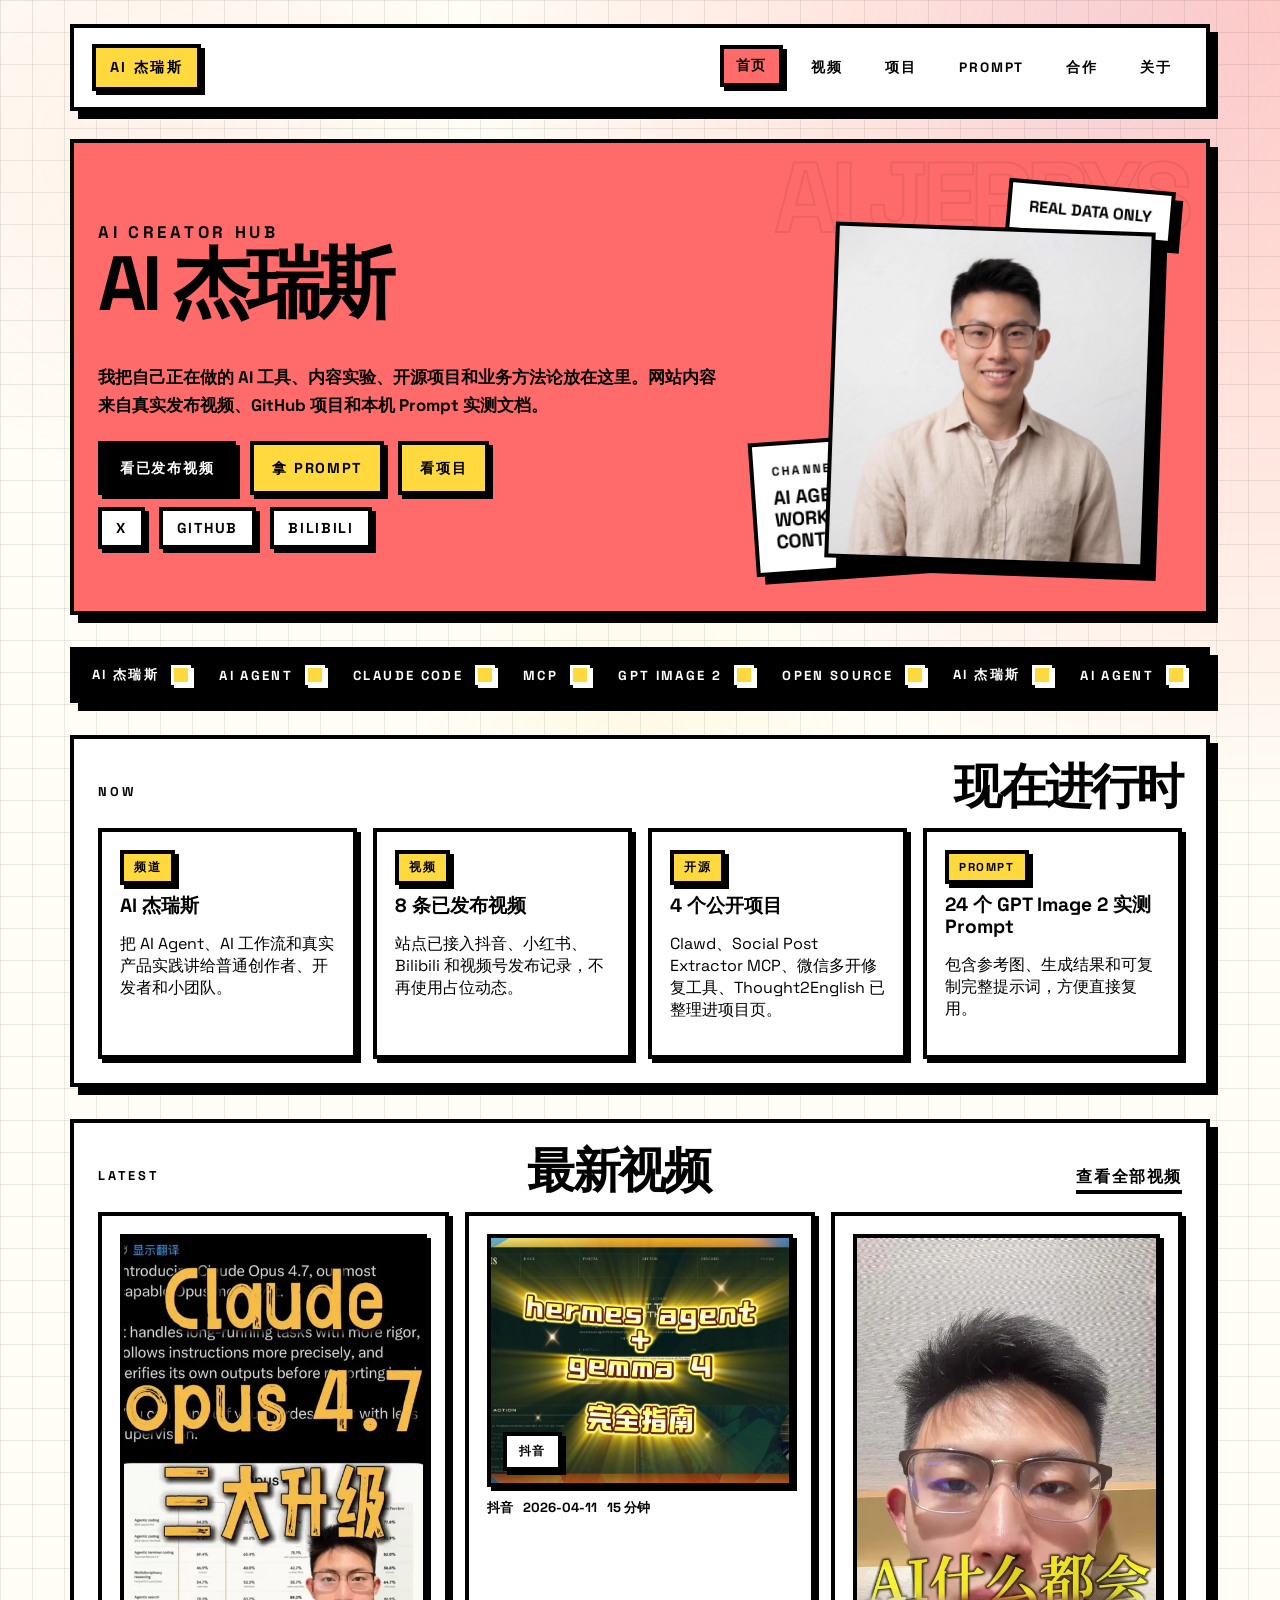
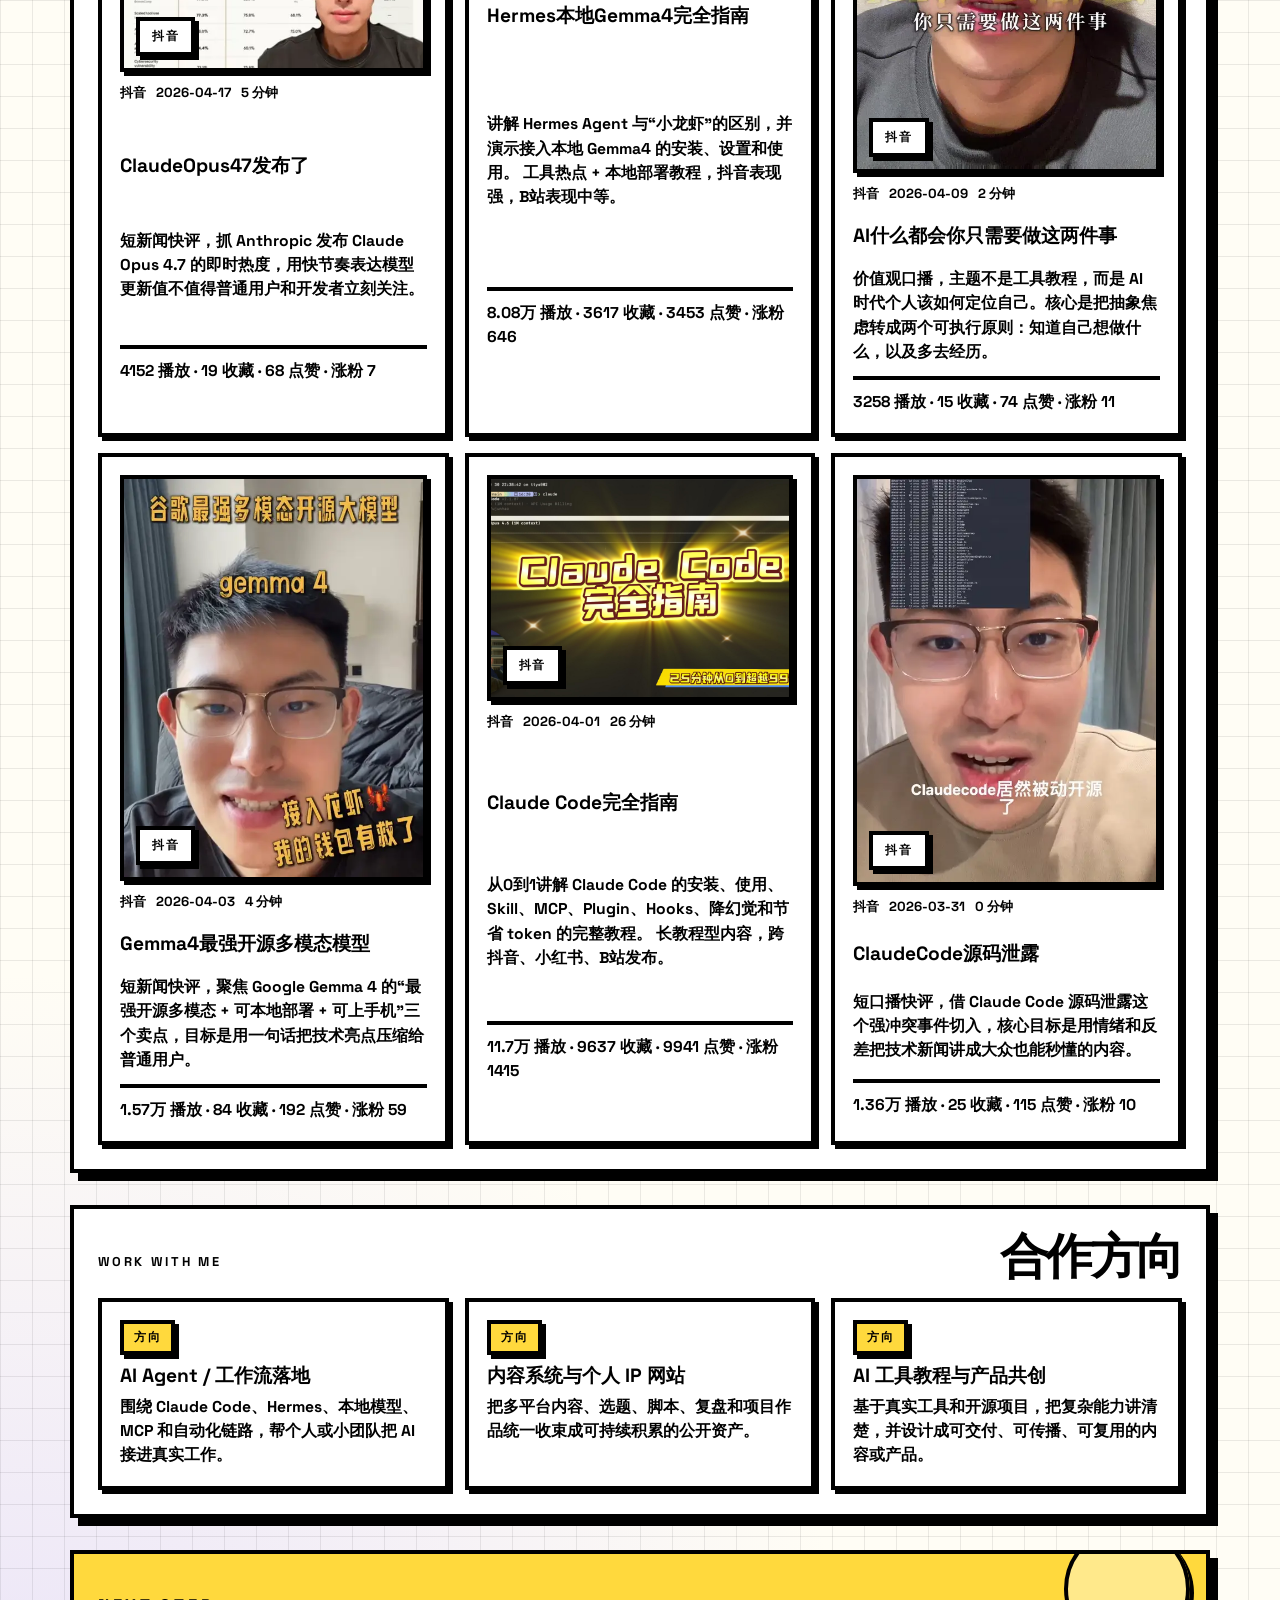
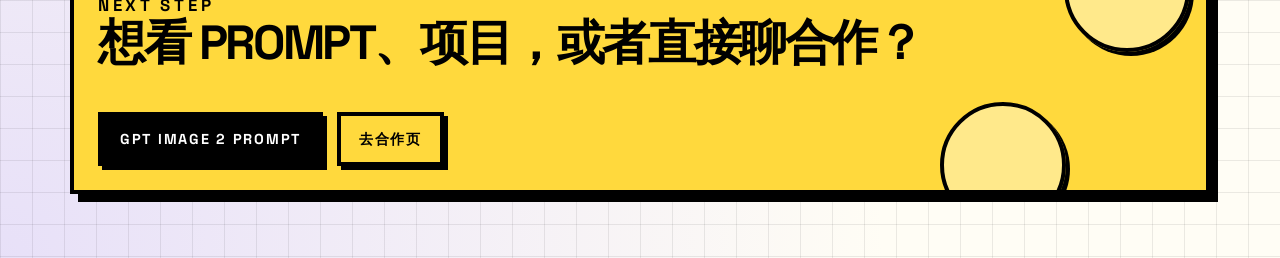
==== index.html @ b59d02dc "Build real AI Jerrys personal site" ====
<!DOCTYPE html>
<html lang="zh-CN">
  <head>
    <meta charset="UTF-8" />
    <meta name="viewport" content="width=device-width, initial-scale=1.0" />
    <title>AI 杰瑞斯 | 首页</title>
    <link
      rel="icon"
      href="data:image/svg+xml,%3Csvg xmlns='http://www.w3.org/2000/svg' viewBox='0 0 64 64'%3E%3Crect width='64' height='64' fill='%23FFD93D'/%3E%3Crect x='6' y='6' width='52' height='52' fill='none' stroke='%23000' stroke-width='6'/%3E%3Ctext x='32' y='41' text-anchor='middle' font-family='Arial' font-size='26' font-weight='700'%3EIP%3C/text%3E%3C/svg%3E"
    />
    <link rel="preconnect" href="https://fonts.googleapis.com" />
    <link rel="preconnect" href="https://fonts.gstatic.com" crossorigin />
    <link
      href="https://fonts.googleapis.com/css2?family=Space+Grotesk:wght@500;700;900&display=swap"
      rel="stylesheet"
    />
    <link rel="stylesheet" href="./assets/styles.css" />
  </head>
  <body data-page="home">
    <div class="page-shell">
      <header class="site-header" data-nav></header>
      <main class="page">
        <section class="hero-section panel panel-accent" data-echo="AI JERRYS">
          <div class="hero-copy">
            <p class="eyebrow">AI Creator Hub</p>
            <h1 class="hero-title hero-title--single" data-hero-typing>
              <span class="hero-title-prefix" data-hero-prefix data-text="AI 杰瑞斯"></span>
            </h1>
            <p class="hero-text" data-profile-intro>
              我把自己正在做的 AI 工具、内容实验、开源项目和业务方法论放在这里。
            </p>
            <div class="button-row">
              <a class="neo-button neo-button--black" href="./signals.html">看已发布视频</a>
              <a class="neo-button" href="./prompts.html">拿 Prompt</a>
              <a class="neo-button" href="./projects.html">看项目</a>
            </div>
            <div class="button-row profile-links" data-profile-links></div>
          </div>
          <aside class="hero-stack">
            <div class="sticker-card rotate-neg">
              <span>CHANNEL</span>
              <strong>AI AGENT / WORKFLOW / CONTENT</strong>
            </div>
            <div class="hero-badge rotate-pos">REAL DATA ONLY</div>
            <div class="hero-avatar">
              <img class="hero-illustration" src="./assets/jerrys-avatar.jpg" alt="AI 杰瑞斯头像" />
            </div>
          </aside>
        </section>

        <section class="marquee-band">
          <div class="marquee-track">
            <span>AI 杰瑞斯</span>
            <span>AI AGENT</span>
            <span>CLAUDE CODE</span>
            <span>MCP</span>
            <span>GPT IMAGE 2</span>
            <span>OPEN SOURCE</span>
            <span>AI 杰瑞斯</span>
            <span>AI AGENT</span>
            <span>CLAUDE CODE</span>
            <span>MCP</span>
            <span>GPT IMAGE 2</span>
            <span>OPEN SOURCE</span>
          </div>
        </section>

        <section class="section-block">
          <div class="section-head">
            <p class="eyebrow">Now</p>
            <h2>现在进行时</h2>
          </div>
          <div class="now-grid" data-now-grid></div>
        </section>

        <section class="section-block">
          <div class="section-head">
            <p class="eyebrow">Latest</p>
            <h2>最新视频</h2>
            <a class="inline-link" href="./signals.html">查看全部视频</a>
          </div>
          <div class="mixed-feed" data-latest-feed></div>
        </section>

        <section class="section-block">
          <div class="section-head">
            <p class="eyebrow">Work With Me</p>
            <h2>合作方向</h2>
          </div>
          <div class="service-grid" data-service-grid></div>
        </section>

        <section class="cta-panel panel panel-secondary">
          <div>
            <p class="eyebrow">Next Step</p>
            <h2>想看 Prompt、项目，或者直接聊合作？</h2>
          </div>
          <div class="button-row">
            <a class="neo-button neo-button--black" href="./prompts.html">GPT Image 2 Prompt</a>
            <a class="neo-button" href="./work-with-me.html">去合作页</a>
          </div>
        </section>
      </main>
    </div>
    <script type="module" src="./assets/app.js?v=20260429"></script>
  </body>
</html>
---- assets/styles.css ----
:root {
  --bg: #fffdf5;
  --ink: #000000;
  --accent: #ff6b6b;
  --secondary: #ffd93d;
  --muted: #c4b5fd;
  --white: #ffffff;
  --shadow-sm: 4px 4px 0 0 #000;
  --shadow-md: 8px 8px 0 0 #000;
  --shadow-lg: 12px 12px 0 0 #000;
  --max: 1180px;
}

* {
  box-sizing: border-box;
}

html {
  scroll-behavior: smooth;
}

body {
  margin: 0;
  background:
    linear-gradient(to right, rgba(0, 0, 0, 0.08) 1px, transparent 1px),
    linear-gradient(to bottom, rgba(0, 0, 0, 0.08) 1px, transparent 1px),
    radial-gradient(circle at top right, rgba(255, 107, 107, 0.35), transparent 22%),
    radial-gradient(circle at bottom left, rgba(196, 181, 253, 0.4), transparent 24%),
    var(--bg);
  background-size: 32px 32px, 32px 32px, auto, auto, auto;
  color: var(--ink);
  font-family: "Space Grotesk", sans-serif;
  position: relative;
}

body::before {
  content: "";
  position: fixed;
  inset: -10%;
  background:
    radial-gradient(circle at 18% 22%, rgba(255, 107, 107, 0.08), transparent 22%),
    radial-gradient(circle at 80% 14%, rgba(196, 181, 253, 0.12), transparent 18%),
    radial-gradient(circle at 50% 80%, rgba(255, 217, 61, 0.09), transparent 20%);
  pointer-events: none;
  animation: field-shift 18s ease-in-out infinite;
  z-index: 0;
}

a {
  color: inherit;
  text-decoration: none;
}

img {
  max-width: 100%;
}

.page-shell {
  min-height: 100vh;
  position: relative;
  z-index: 1;
}

.site-header {
  max-width: var(--max);
  margin: 0 auto;
  padding: 24px 20px 0;
}

@keyframes float-drift {
  0%,
  100% {
    transform: translate3d(0, 0, 0);
  }

  50% {
    transform: translate3d(0, -12px, 0);
  }
}

@keyframes float-drift-wide {
  0%,
  100% {
    transform: translate3d(0, 0, 0) rotate(0deg);
  }

  50% {
    transform: translate3d(10px, -14px, 0) rotate(4deg);
  }
}

@keyframes tilt-pos {
  0%,
  100% {
    transform: rotate(5deg) translate3d(0, 0, 0);
  }

  50% {
    transform: rotate(8deg) translate3d(2px, -8px, 0);
  }
}

@keyframes tilt-neg {
  0%,
  100% {
    transform: rotate(-4deg) translate3d(0, 0, 0);
  }

  50% {
    transform: rotate(-6deg) translate3d(-3px, -10px, 0);
  }
}

@keyframes pulse-hop {
  0%,
  100% {
    transform: translate3d(0, 0, 0);
    box-shadow: var(--shadow-sm);
  }

  50% {
    transform: translate3d(-2px, -4px, 0);
    box-shadow: var(--shadow-md);
  }
}

@keyframes subtle-rock {
  0%,
  100% {
    transform: rotate(0deg);
  }

  50% {
    transform: rotate(-2deg);
  }
}

@keyframes field-shift {
  0%,
  100% {
    transform: translate3d(0, 0, 0) scale(1);
  }

  50% {
    transform: translate3d(0, -16px, 0) scale(1.03);
  }
}

@keyframes halo-breathe {
  0%,
  100% {
    box-shadow: var(--shadow-sm);
    transform: translate3d(0, 0, 0);
  }

  50% {
    box-shadow: var(--shadow-md);
    transform: translate3d(-2px, -4px, 0);
  }
}

@keyframes motion-drift-random {
  0%,
  100% {
    transform: translate3d(0, 0, 0) rotate(var(--motion-base-rotate, 0deg)) scale(1);
  }

  50% {
    transform: translate3d(var(--motion-x, 8px), var(--motion-y, -12px), 0)
      rotate(calc(var(--motion-base-rotate, 0deg) + var(--motion-rotate-delta, 2deg)))
      scale(var(--motion-scale, 1.02));
  }
}

@keyframes motion-sway-random {
  0%,
  100% {
    transform: translate3d(0, 0, 0) rotate(var(--motion-base-rotate, 0deg));
  }

  25% {
    transform: translate3d(calc(var(--motion-x, 8px) * 0.45), calc(var(--motion-y, -12px) * 0.35), 0)
      rotate(calc(var(--motion-base-rotate, 0deg) + var(--motion-rotate-delta, 2deg)));
  }

  75% {
    transform: translate3d(calc(var(--motion-x, 8px) * -0.35), calc(var(--motion-y, -12px) * -0.22), 0)
      rotate(calc(var(--motion-base-rotate, 0deg) - var(--motion-rotate-delta, 2deg)));
  }
}

@keyframes motion-pulse-random {
  0%,
  100% {
    transform: translate3d(0, 0, 0) scale(1) rotate(var(--motion-base-rotate, 0deg));
    box-shadow: var(--shadow-sm);
  }

  50% {
    transform: translate3d(calc(var(--motion-x, 8px) * 0.22), calc(var(--motion-y, -12px) * 0.2), 0)
      scale(var(--motion-scale, 1.03))
      rotate(calc(var(--motion-base-rotate, 0deg) + var(--motion-rotate-delta, 2deg)));
    box-shadow: var(--shadow-md);
  }
}

@keyframes ticker {
  0% {
    transform: translateX(0);
  }

  100% {
    transform: translateX(-50%);
  }
}

.nav-bar {
  display: flex;
  align-items: center;
  justify-content: space-between;
  gap: 20px;
  border: 4px solid var(--ink);
  background: var(--white);
  box-shadow: var(--shadow-md);
  padding: 16px 18px;
}

.nav-brand {
  border: 4px solid var(--ink);
  background: var(--secondary);
  box-shadow: var(--shadow-sm);
  padding: 10px 14px;
  font-size: 0.9rem;
  font-weight: 900;
  letter-spacing: 0.16em;
  text-transform: uppercase;
  animation: float-drift 7.5s ease-in-out infinite;
}

.nav-links {
  display: flex;
  flex-wrap: wrap;
  gap: 10px;
}

.nav-link {
  border: 4px solid transparent;
  padding: 8px 12px;
  font-size: 0.85rem;
  font-weight: 700;
  letter-spacing: 0.14em;
  text-transform: uppercase;
  transition: transform 0.15s linear, background-color 0.15s linear, border-color 0.15s linear, box-shadow 0.15s linear;
}

.nav-link:hover,
.nav-link.is-active {
  background: var(--accent);
  border-color: var(--ink);
  box-shadow: var(--shadow-sm);
  transform: translate(-2px, -2px);
}

.page {
  max-width: var(--max);
  margin: 0 auto;
  padding: 28px 20px 64px;
  display: grid;
  gap: 32px;
}

.panel,
.section-block,
.platform-section {
  border: 4px solid var(--ink);
  background: var(--white);
  box-shadow: var(--shadow-md);
}

.panel {
  padding: 24px;
  position: relative;
}

.hero-section,
.page-intro,
.section-block {
  isolation: isolate;
  position: relative;
}

[data-echo]::before {
  content: attr(data-echo);
  position: absolute;
  right: 20px;
  top: 12px;
  font-size: clamp(3.1rem, 9vw, 6.2rem);
  line-height: 0.86;
  font-weight: 900;
  letter-spacing: -0.07em;
  text-transform: uppercase;
  color: transparent;
  -webkit-text-stroke: 2px rgba(0, 0, 0, 0.1);
  opacity: 0.75;
  pointer-events: none;
  z-index: 0;
}

[data-echo] > * {
  position: relative;
  z-index: 1;
}

.panel-accent {
  background: var(--accent);
}

.panel-secondary {
  background: var(--secondary);
}

.panel-muted {
  background: var(--muted);
}

.panel-black {
  background: var(--ink);
  color: var(--white);
  box-shadow: 12px 12px 0 0 #fff;
}

.hero-section {
  display: grid;
  grid-template-columns: 1.25fr 0.85fr;
  gap: 22px;
  align-items: center;
  overflow: hidden;
}

.hero-copy h1,
.page-intro h1 {
  margin: 0;
  font-size: clamp(2.35rem, 6vw, 5rem);
  line-height: 0.98;
  font-weight: 900;
  text-transform: uppercase;
  letter-spacing: -0.06em;
}

.hero-title {
  min-height: 2em;
}

.hero-title--single {
  min-height: 1.35em;
}

.hero-title-prefix {
  display: inline-block;
  min-height: 1em;
  transition: opacity 0.28s ease-out;
}

.hero-title-break {
  display: block;
  height: 0.08em;
}

.hero-title--single .hero-title-break {
  display: none;
}

.hero-title-prefix::after {
  content: "";
  display: inline-block;
  width: 0.08em;
  height: 0.88em;
  margin-left: 0.08em;
  background: currentColor;
  vertical-align: -0.06em;
  opacity: 0;
}

.hero-title.is-typing .hero-title-prefix::after {
  opacity: 1;
  animation: hero-caret-blink 0.9s steps(1) infinite;
}

.hero-title.is-resetting .hero-title-prefix {
  opacity: 0;
}

.sticker {
  display: inline-block;
  border: 4px solid var(--ink);
  background: var(--secondary);
  box-shadow: var(--shadow-sm);
  padding: 0.1em 0.3em;
  transform: rotate(-3deg);
}

.hero-title-sticker {
  transform-origin: left center;
  transition: opacity 0.28s ease-out, transform 0.28s ease-out;
}

.hero-title-sticker.is-hidden {
  opacity: 0;
  transform: translateY(10px) rotate(-5deg) scale(0.96);
}

.hero-title-sticker.is-visible {
  opacity: 1;
  transform: translateY(0) rotate(-3deg) scale(1);
}

.hero-title-sticker.is-stamping {
  animation: hero-stamp-in 0.72s cubic-bezier(0.18, 0.9, 0.2, 1.18) both;
}

.hero-text,
.page-intro p,
.about-copy,
.panel p {
  margin: 14px 0 0;
  font-size: 1.05rem;
  line-height: 1.65;
  font-weight: 700;
  max-width: 66ch;
}

.eyebrow {
  margin: 0 0 10px;
  font-size: 0.8rem;
  font-weight: 900;
  letter-spacing: 0.22em;
  text-transform: uppercase;
}

.button-row {
  display: flex;
  flex-wrap: wrap;
  gap: 14px;
  margin-top: 22px;
}

.neo-button {
  display: inline-flex;
  align-items: center;
  justify-content: center;
  min-height: 54px;
  border: 4px solid var(--ink);
  background: var(--secondary);
  box-shadow: var(--shadow-sm);
  padding: 0 18px;
  font-size: 0.9rem;
  font-weight: 900;
  letter-spacing: 0.12em;
  text-transform: uppercase;
  transition: transform 0.15s linear, box-shadow 0.15s linear;
}

.neo-button:hover {
  transform: translate(-2px, -2px);
}

.neo-button:active {
  transform: translate(4px, 4px);
  box-shadow: none;
}

.neo-button--black {
  background: var(--ink);
  color: var(--white);
}

.hero-stack {
  position: relative;
  min-height: 420px;
}

.hero-avatar {
  position: absolute;
  inset: 60px 32px 0 auto;
  width: min(100%, 320px);
  aspect-ratio: 1 / 1.05;
  border: 4px solid var(--ink);
  background: var(--white);
  box-shadow: var(--shadow-lg);
  transform: rotate(2deg);
  overflow: hidden;
  --motion-base-rotate: 2deg;
}

.hero-illustration {
  display: block;
  width: 100%;
  height: 100%;
  object-fit: cover;
  object-position: 50% 18%;
}

.hero-badge,
.sticker-card {
  position: absolute;
  border: 4px solid var(--ink);
  box-shadow: var(--shadow-md);
  font-weight: 900;
  text-transform: uppercase;
}

.hero-badge {
  right: 8px;
  top: 18px;
  background: var(--white);
  padding: 12px 18px;
}

.sticker-card {
  left: 0;
  bottom: 18px;
  background: var(--white);
  padding: 18px;
  max-width: 240px;
}

.sticker-card span {
  display: block;
  margin-bottom: 8px;
  font-size: 0.76rem;
  letter-spacing: 0.18em;
}

.sticker-card strong {
  display: block;
  font-size: 1.2rem;
  line-height: 1.15;
}

.rotate-neg {
  transform: rotate(-4deg);
  --motion-base-rotate: -4deg;
}

.rotate-pos {
  transform: rotate(5deg);
  --motion-base-rotate: 5deg;
}

.marquee-band {
  border: 4px solid var(--ink);
  background: var(--ink);
  box-shadow: var(--shadow-md);
  overflow: hidden;
  padding: 0;
}

.marquee-track {
  display: flex;
  width: max-content;
  gap: 28px;
  padding: 14px 18px;
  color: var(--white);
  font-size: 0.82rem;
  font-weight: 900;
  letter-spacing: 0.18em;
  text-transform: uppercase;
  animation: ticker 24s linear infinite;
}

.marquee-track span {
  display: inline-flex;
  align-items: center;
  gap: 12px;
}

.marquee-track span::after {
  content: "";
  width: 14px;
  height: 14px;
  border: 3px solid var(--white);
  background: var(--secondary);
  box-shadow: 3px 3px 0 0 #fff;
}

.section-block {
  padding: 24px;
}

.section-head {
  display: flex;
  align-items: end;
  justify-content: space-between;
  gap: 16px;
  flex-wrap: wrap;
  margin-bottom: 18px;
}

.section-head .eyebrow {
  transform-origin: left center;
}

.section-head h2,
.panel h2,
.cta-panel h2 {
  margin: 0;
  font-size: clamp(1.8rem, 4vw, 3rem);
  line-height: 0.98;
  font-weight: 900;
  text-transform: uppercase;
  letter-spacing: -0.05em;
}

.inline-link {
  border-bottom: 4px solid var(--ink);
  font-weight: 900;
  text-transform: uppercase;
  letter-spacing: 0.1em;
  padding-bottom: 2px;
}

.now-grid,
.service-grid,
.mixed-feed,
.two-column,
.platform-stack {
  display: grid;
  gap: 16px;
}

.now-grid {
  grid-template-columns: repeat(4, minmax(0, 1fr));
}

.now-card,
.mixed-card,
.service-card,
.process-card {
  border: 4px solid var(--ink);
  background: var(--white);
  box-shadow: var(--shadow-sm);
  padding: 18px;
  transition: transform 0.18s linear, box-shadow 0.18s linear;
}

.now-card:hover,
.mixed-card:hover,
.service-card:hover,
.platform-card:hover,
.jump-chip:hover {
  transform: translate(-3px, -3px);
  box-shadow: var(--shadow-md);
}

.now-card h3,
.service-card h3,
.platform-card h3,
.mixed-card h3 {
  margin: 10px 0 8px;
  font-size: 1.2rem;
  line-height: 1.15;
  font-weight: 900;
}

.meta-pill {
  display: inline-flex;
  align-items: center;
  border: 4px solid var(--ink);
  background: var(--secondary);
  box-shadow: var(--shadow-sm);
  padding: 6px 10px;
  font-size: 0.72rem;
  font-weight: 900;
  letter-spacing: 0.14em;
  text-transform: uppercase;
}

.mixed-feed {
  grid-template-columns: repeat(3, minmax(0, 1fr));
}

.mixed-card {
  display: grid;
  gap: 12px;
}

.profile-links {
  margin-top: 12px;
}

.profile-links .neo-button {
  min-height: 42px;
  padding: 0 14px;
  background: var(--white);
}

.cover {
  border: 4px solid var(--ink);
  min-height: 180px;
  box-shadow: var(--shadow-sm);
  padding: 16px;
  display: flex;
  align-items: end;
  justify-content: space-between;
  gap: 10px;
  background:
    radial-gradient(circle at 15% 20%, rgba(255, 255, 255, 0.65), transparent 28%),
    linear-gradient(135deg, var(--platform-bg, var(--muted)), var(--white));
}

.cover--image {
  position: relative;
  overflow: hidden;
  padding: 0;
  background: var(--white);
}

.cover--image img {
  width: 100%;
  height: 100%;
  min-height: 180px;
  display: block;
  object-fit: cover;
}

.cover--image .cover-tag {
  position: absolute;
  left: 12px;
  bottom: 12px;
}

.cover-tag {
  border: 4px solid var(--ink);
  background: var(--white);
  box-shadow: var(--shadow-sm);
  padding: 8px 12px;
  font-size: 0.72rem;
  font-weight: 900;
  letter-spacing: 0.14em;
  text-transform: uppercase;
}

.cover-mark {
  font-size: 1.8rem;
  font-weight: 900;
  text-transform: uppercase;
}

.card-meta {
  display: flex;
  flex-wrap: wrap;
  gap: 10px;
  font-size: 0.83rem;
  font-weight: 700;
  text-transform: uppercase;
}

.service-grid {
  grid-template-columns: repeat(3, minmax(0, 1fr));
}

.service-grid--full {
  grid-template-columns: repeat(3, minmax(0, 1fr));
}

.service-card p,
.mixed-card p,
.platform-card p {
  margin: 0;
  font-size: 0.98rem;
  line-height: 1.55;
  font-weight: 700;
}

.metric-line {
  border-top: 4px solid var(--ink);
  padding-top: 10px;
}

.muted-line {
  color: rgba(0, 0, 0, 0.7);
}

.cta-panel {
  display: flex;
  align-items: center;
  justify-content: space-between;
  gap: 24px;
  flex-wrap: wrap;
  position: relative;
  overflow: hidden;
}

.cta-panel::before,
.cta-panel::after {
  content: "";
  position: absolute;
  width: 118px;
  aspect-ratio: 1;
  border: 4px solid var(--ink);
  border-radius: 999px;
  background: rgba(255, 255, 255, 0.4);
  box-shadow: var(--shadow-sm);
  pointer-events: none;
  animation: float-drift 8.8s ease-in-out infinite;
}

.cta-panel::before {
  right: 16px;
  top: -28px;
}

.cta-panel::after {
  right: 140px;
  bottom: -38px;
  animation-delay: 1.4s;
}

.cta-panel .neo-button:last-child {
  animation: halo-breathe 7.2s ease-in-out infinite;
}

.page-intro {
  padding: 24px;
  overflow: hidden;
}

.page-intro::after {
  content: "";
  position: absolute;
  right: 18px;
  bottom: 18px;
  width: 140px;
  height: 140px;
  border: 4px solid var(--ink);
  border-radius: 999px;
  background: rgba(255, 255, 255, 0.25);
  box-shadow: var(--shadow-sm);
  opacity: 0.72;
  animation: float-drift-wide 12s ease-in-out infinite;
}

.ambient-cluster {
  position: absolute;
  top: 18px;
  right: 18px;
  width: 180px;
  height: 120px;
  pointer-events: none;
}

.ambient-chip {
  position: absolute;
  top: 0;
  right: 0;
  display: inline-flex;
  align-items: center;
  border: 4px solid var(--ink);
  background: var(--white);
  box-shadow: var(--shadow-sm);
  width: 18px;
  height: 18px;
  padding: 0;
  justify-content: center;
  font-size: 0;
  font-weight: 900;
  letter-spacing: 0.14em;
  text-transform: uppercase;
  animation: halo-breathe 7.8s ease-in-out infinite;
}

.ambient-chip--small {
  transform: rotate(6deg);
  --motion-base-rotate: 6deg;
}

.ambient-orb {
  position: absolute;
  border: 4px solid var(--ink);
  border-radius: 999px;
  box-shadow: var(--shadow-sm);
}

.ambient-orb--violet {
  left: 18px;
  top: 18px;
  width: 46px;
  height: 46px;
  background: var(--muted);
  animation: float-drift 10.5s ease-in-out infinite 0.5s;
}

.ambient-orb--cream {
  left: 72px;
  bottom: 8px;
  width: 28px;
  height: 28px;
  background: var(--bg);
  animation: float-drift-wide 12.4s ease-in-out infinite 0.8s;
}

.ambient-orb--yellow {
  left: 26px;
  top: 28px;
  width: 38px;
  height: 38px;
  background: var(--secondary);
  animation: float-drift 9.8s ease-in-out infinite 0.3s;
}

.ambient-orb--white {
  left: 84px;
  bottom: 10px;
  width: 26px;
  height: 26px;
  background: var(--white);
  animation: float-drift-wide 13s ease-in-out infinite 0.6s;
}

.platform-jump {
  display: flex;
  flex-wrap: wrap;
  gap: 12px;
}

.jump-chip {
  border: 4px solid var(--ink);
  box-shadow: var(--shadow-sm);
  background: var(--white);
  padding: 10px 14px;
  font-size: 0.82rem;
  font-weight: 900;
  letter-spacing: 0.12em;
  text-transform: uppercase;
  transition: transform 0.15s linear, box-shadow 0.15s linear;
}

.platform-count {
  border: 4px solid var(--ink);
  background: var(--secondary);
  box-shadow: var(--shadow-sm);
  padding: 10px 14px;
  font-size: 0.82rem;
  font-weight: 900;
  letter-spacing: 0.12em;
  text-transform: uppercase;
}

.platform-stack {
  gap: 26px;
}

.platform-section {
  padding: 20px;
}

.platform-head {
  display: flex;
  align-items: center;
  justify-content: space-between;
  gap: 14px;
  flex-wrap: wrap;
  margin-bottom: 16px;
}

.platform-head h2 {
  margin: 0;
  font-size: clamp(1.6rem, 3.6vw, 2.6rem);
  font-weight: 900;
  text-transform: uppercase;
}

.platform-head .eyebrow {
  display: inline-flex;
  align-items: center;
  gap: 8px;
}

.platform-head .eyebrow::after {
  content: "LIVE";
  display: inline-flex;
  align-items: center;
  border: 4px solid var(--ink);
  background: var(--secondary);
  box-shadow: var(--shadow-sm);
  padding: 4px 8px;
  font-size: 0.62rem;
  line-height: 1;
}

.platform-rail {
  display: grid;
  grid-auto-flow: column;
  grid-auto-columns: minmax(260px, 320px);
  gap: 18px;
  overflow-x: auto;
  padding-bottom: 10px;
  scrollbar-width: thin;
}

.platform-rail.is-auto-scrolling {
  scroll-behavior: auto;
}

.platform-card {
  border: 4px solid var(--ink);
  background: var(--white);
  box-shadow: var(--shadow-sm);
  padding: 14px;
  display: grid;
  gap: 12px;
  min-height: 360px;
  transition: transform 0.18s linear, box-shadow 0.18s linear;
}

.platform-card .cover {
  min-height: 200px;
}

.platform-card .cover--image img {
  min-height: 200px;
}

.about-profile,
.project-stack,
.prompt-stack {
  display: grid;
  gap: 24px;
}

.about-profile {
  grid-template-columns: minmax(0, 1.2fr) minmax(280px, 0.8fr);
}

.profile-photo {
  margin: 0;
}

.profile-photo img {
  display: block;
  width: 100%;
  aspect-ratio: 4 / 3;
  object-fit: cover;
  object-position: 50% 18%;
  border: 4px solid var(--ink);
  box-shadow: var(--shadow-sm);
  background: var(--white);
}

.profile-photo figcaption {
  margin-top: 12px;
  font-size: 0.9rem;
  font-weight: 900;
  letter-spacing: 0.08em;
  text-transform: uppercase;
}

.project-card {
  border: 4px solid var(--ink);
  background: var(--white);
  box-shadow: var(--shadow-md);
  display: grid;
  grid-template-columns: minmax(300px, 0.85fr) minmax(0, 1.15fr);
  gap: 0;
}

.project-media {
  border-right: 4px solid var(--ink);
  background: var(--secondary);
  min-height: 360px;
  padding: 18px;
  display: grid;
  gap: 14px;
  align-content: center;
}

.project-media img {
  width: 100%;
  border: 4px solid var(--ink);
  box-shadow: var(--shadow-sm);
  background: var(--white);
  object-fit: cover;
}

.project-media--screens img {
  aspect-ratio: 16 / 10;
}

.project-media--screens img:not(:first-child) {
  display: none;
}

.project-media--icons {
  grid-template-columns: repeat(3, minmax(0, 1fr));
  min-height: 260px;
}

.project-media--icons img {
  aspect-ratio: 1;
  padding: 8px;
  object-fit: contain;
}

.project-body {
  padding: 22px;
  display: grid;
  gap: 14px;
  align-content: center;
}

.project-body h3,
.prompt-body h3 {
  margin: 0;
  font-size: clamp(1.6rem, 3.2vw, 2.5rem);
  line-height: 0.98;
  font-weight: 900;
  letter-spacing: -0.04em;
}

.project-body p {
  margin: 0;
  font-size: 1.02rem;
  line-height: 1.6;
  font-weight: 700;
}

.feature-list {
  margin: 0;
  padding: 0;
  list-style: none;
  display: grid;
  grid-template-columns: repeat(2, minmax(0, 1fr));
  gap: 10px;
}

.feature-list li {
  border: 4px solid var(--ink);
  background: rgba(255, 217, 61, 0.4);
  box-shadow: var(--shadow-sm);
  padding: 10px 12px;
  font-size: 0.9rem;
  line-height: 1.35;
  font-weight: 800;
}

.prompt-stats {
  display: flex;
  flex-wrap: wrap;
  gap: 12px;
  margin-top: 18px;
}

.prompt-category {
  display: grid;
  gap: 18px;
}

.prompt-grid {
  display: grid;
  gap: 24px;
}

.prompt-card {
  border: 4px solid var(--ink);
  background: var(--white);
  box-shadow: var(--shadow-md);
  display: grid;
  grid-template-columns: minmax(0, 0.95fr) minmax(0, 1.05fr);
}

.prompt-compare {
  border-right: 4px solid var(--ink);
  background: var(--muted);
  padding: 16px;
  display: grid;
  grid-template-columns: repeat(2, minmax(0, 1fr));
  gap: 14px;
  align-content: start;
}

.prompt-compare figure {
  margin: 0;
  display: grid;
  gap: 8px;
}

.prompt-compare img {
  width: 100%;
  aspect-ratio: 3 / 4;
  object-fit: cover;
  object-position: top center;
  border: 4px solid var(--ink);
  background: var(--white);
  box-shadow: var(--shadow-sm);
}

.prompt-compare figcaption {
  justify-self: start;
  border: 4px solid var(--ink);
  background: var(--white);
  box-shadow: var(--shadow-sm);
  padding: 5px 9px;
  font-size: 0.72rem;
  font-weight: 900;
  letter-spacing: 0.14em;
  text-transform: uppercase;
}

.prompt-body {
  padding: 20px;
  display: grid;
  gap: 14px;
  align-content: start;
}

.prompt-body pre {
  margin: 0;
  max-height: 340px;
  overflow: auto;
  border: 4px solid var(--ink);
  background: #fffdf5;
  box-shadow: var(--shadow-sm);
  padding: 14px;
  white-space: pre-wrap;
  word-break: break-word;
  font-family: ui-monospace, SFMono-Regular, Menlo, Monaco, Consolas, "Liberation Mono", monospace;
  font-size: 0.85rem;
  line-height: 1.6;
  font-weight: 700;
}

.two-column {
  grid-template-columns: repeat(2, minmax(0, 1fr));
}

.checklist ul {
  margin: 18px 0 0;
  padding: 0;
  list-style: none;
  display: grid;
  gap: 12px;
}

.checklist li,
.flow-item,
.contact-item {
  border: 4px solid currentColor;
  box-shadow: var(--shadow-sm);
  padding: 14px 16px;
  font-weight: 700;
  background: rgba(255, 255, 255, 0.45);
}

.flow-list,
.contact-list {
  margin-top: 16px;
  display: grid;
  gap: 12px;
}

.contact-panel .contact-item {
  background: rgba(255, 255, 255, 0.08);
}

.contact-panel::before {
  content: "OPEN";
  position: absolute;
  top: -14px;
  right: 18px;
  border: 4px solid var(--white);
  background: var(--secondary);
  color: var(--ink);
  box-shadow: 4px 4px 0 0 #fff;
  padding: 8px 12px;
  font-size: 0.7rem;
  font-weight: 900;
  letter-spacing: 0.14em;
  text-transform: uppercase;
  animation: halo-breathe 7.4s ease-in-out infinite;
}

.placeholder-panel {
  min-height: 240px;
  display: grid;
  place-items: center;
  text-align: center;
  overflow: hidden;
}

.placeholder-panel::before,
.placeholder-panel::after {
  content: "";
  position: absolute;
  border: 4px solid var(--ink);
  box-shadow: var(--shadow-sm);
  animation: float-drift-wide 12.6s ease-in-out infinite;
}

.placeholder-panel::before {
  width: 86px;
  height: 86px;
  background: rgba(255, 255, 255, 0.45);
  top: 24px;
  left: 36px;
  transform: rotate(-12deg);
}

.placeholder-panel::after {
  width: 64px;
  height: 64px;
  border-radius: 999px;
  background: rgba(255, 217, 61, 0.4);
  right: 42px;
  bottom: 26px;
  animation-delay: 0.9s;
}

.motion-drift-random {
  animation: motion-drift-random var(--motion-duration, 11s) ease-in-out infinite;
  animation-delay: var(--motion-delay, 0s);
  will-change: transform;
}

.motion-sway-random {
  animation: motion-sway-random var(--motion-duration, 12s) ease-in-out infinite;
  animation-delay: var(--motion-delay, 0s);
  will-change: transform;
}

.motion-pulse-random {
  animation: motion-pulse-random var(--motion-duration, 8.4s) ease-in-out infinite;
  animation-delay: var(--motion-delay, 0s);
  will-change: transform;
}

@media (max-width: 980px) {
  .hero-section,
  .two-column,
  .about-profile,
  .project-card,
  .prompt-card {
    grid-template-columns: 1fr;
  }

  .project-media,
  .prompt-compare {
    border-right: 0;
    border-bottom: 4px solid var(--ink);
  }

  .hero-stack {
    min-height: 340px;
  }

  .now-grid,
  .mixed-feed,
  .service-grid,
  .service-grid--full {
    grid-template-columns: repeat(2, minmax(0, 1fr));
  }
}

@media (max-width: 720px) {
  .page,
  .site-header {
    padding-left: 14px;
    padding-right: 14px;
  }

  .nav-bar {
    align-items: start;
    flex-direction: column;
  }

  .now-grid,
  .mixed-feed,
  .service-grid,
  .service-grid--full {
    grid-template-columns: 1fr;
  }

  .platform-rail {
    grid-auto-columns: minmax(240px, 86vw);
  }

  .feature-list,
  .prompt-compare,
  .project-media--icons {
    grid-template-columns: 1fr;
  }

  .project-media {
    min-height: auto;
  }

  .prompt-body pre {
    max-height: 280px;
  }

  .ambient-cluster {
    width: 120px;
    height: 90px;
  }

  .hero-avatar {
    position: relative;
    inset: auto;
    width: 100%;
    max-width: none;
  }

  .sticker-card,
  .hero-badge {
    position: relative;
    inset: auto;
    margin-top: 14px;
  }
}

@media (prefers-reduced-motion: reduce) {
  *,
  *::before,
  *::after {
    animation: none !important;
    scroll-behavior: auto !important;
    transition: none !important;
  }

  .platform-rail {
    scroll-behavior: auto !important;
  }

  body::before {
    animation: none !important;
  }
}

@keyframes hero-caret-blink {
  0%,
  48% {
    opacity: 1;
  }

  49%,
  100% {
    opacity: 0;
  }
}

@keyframes hero-stamp-in {
  0% {
    opacity: 0;
    transform: translateY(-18px) rotate(-7deg) scale(1.18);
  }

  58% {
    opacity: 1;
    transform: translateY(4px) rotate(-2deg) scale(0.96);
  }

  100% {
    opacity: 1;
    transform: translateY(0) rotate(-3deg) scale(1);
  }
}
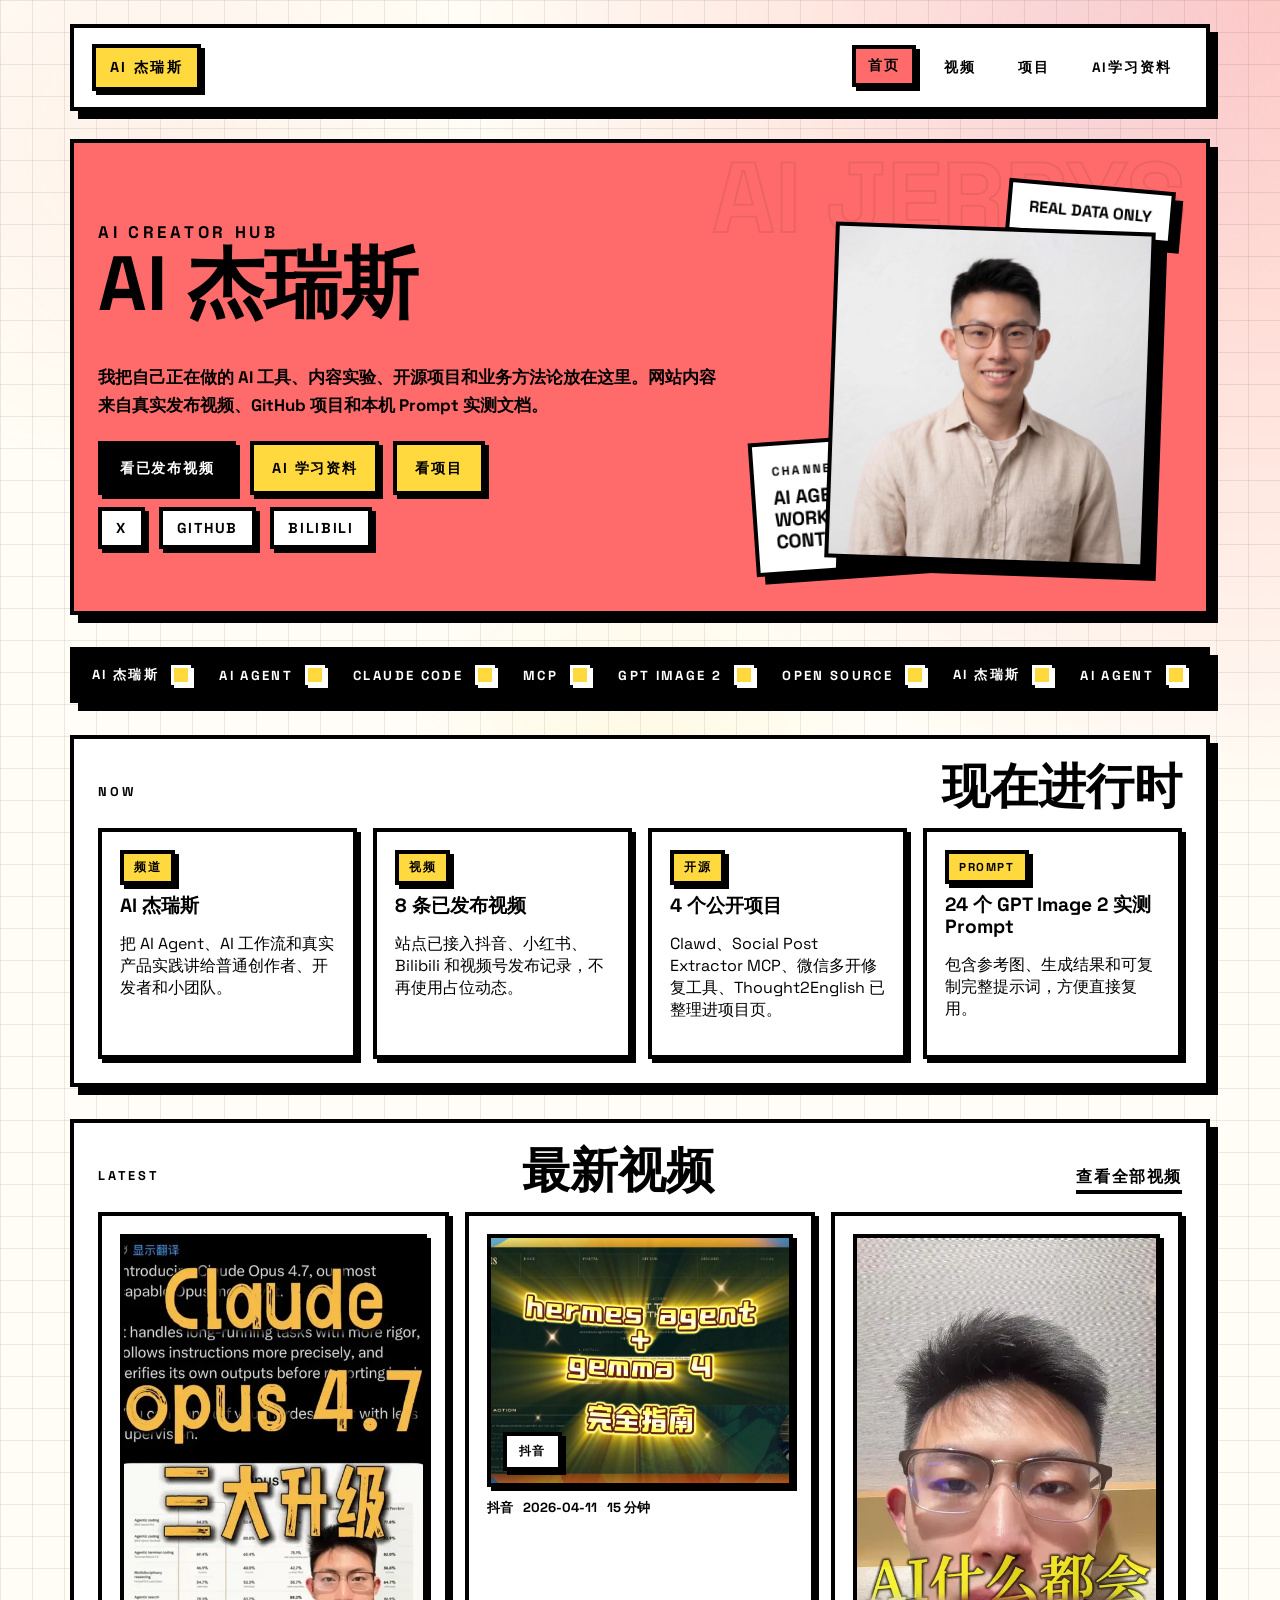
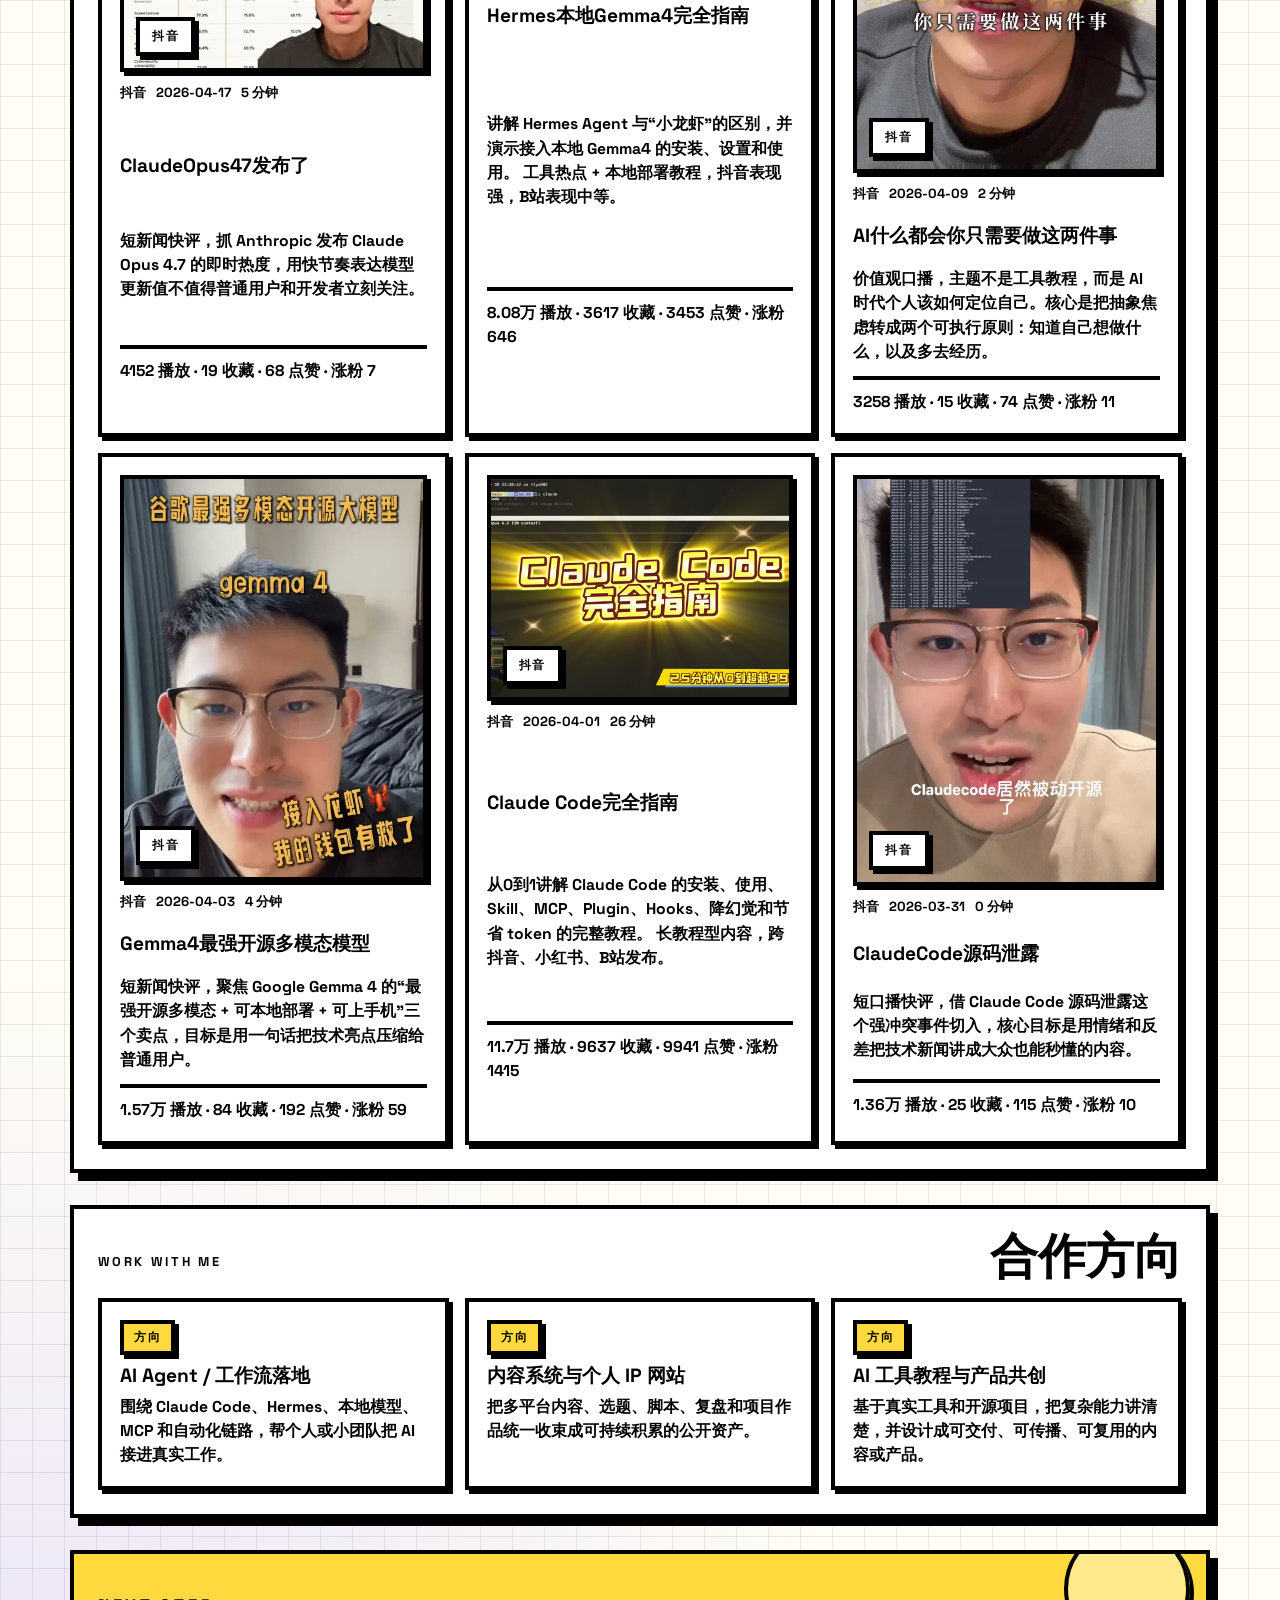
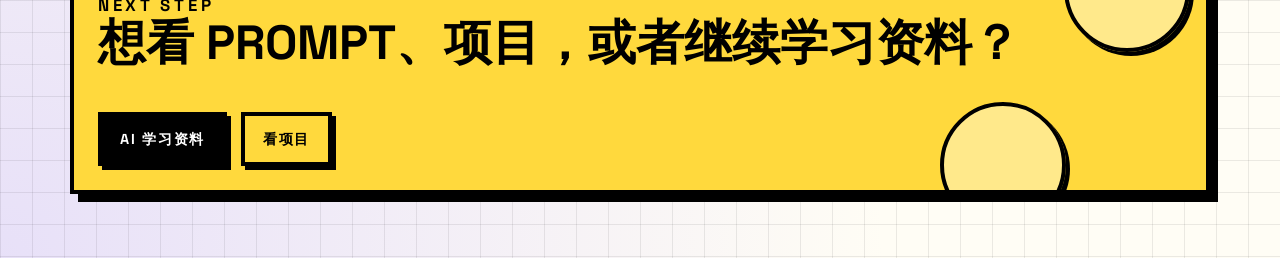
==== commit 39bab702: "Add learning hub and improve video rails" ====
--- a/index.html
+++ b/index.html
@@ -31,7 +31,7 @@
             </p>
             <div class="button-row">
               <a class="neo-button neo-button--black" href="./signals.html">看已发布视频</a>
-              <a class="neo-button" href="./prompts.html">拿 Prompt</a>
+              <a class="neo-button" href="./learning.html">AI 学习资料</a>
               <a class="neo-button" href="./projects.html">看项目</a>
             </div>
             <div class="button-row profile-links" data-profile-links></div>
@@ -93,15 +93,15 @@
         <section class="cta-panel panel panel-secondary">
           <div>
             <p class="eyebrow">Next Step</p>
-            <h2>想看 Prompt、项目，或者直接聊合作？</h2>
+            <h2>想看 Prompt、项目，或者继续学习资料？</h2>
           </div>
           <div class="button-row">
-            <a class="neo-button neo-button--black" href="./prompts.html">GPT Image 2 Prompt</a>
-            <a class="neo-button" href="./work-with-me.html">去合作页</a>
+            <a class="neo-button neo-button--black" href="./learning.html">AI 学习资料</a>
+            <a class="neo-button" href="./projects.html">看项目</a>
           </div>
         </section>
       </main>
     </div>
-    <script type="module" src="./assets/app.js?v=20260429"></script>
+    <script type="module" src="./assets/app.js?v=20260429c"></script>
   </body>
 </html>
--- a/assets/styles.css
+++ b/assets/styles.css
@@ -31,6 +31,7 @@
   color: var(--ink);
   font-family: "Space Grotesk", sans-serif;
   position: relative;
+  overflow-x: clip;
 }
 
 body::before {
@@ -297,7 +298,7 @@
   font-size: clamp(3.1rem, 9vw, 6.2rem);
   line-height: 0.86;
   font-weight: 900;
-  letter-spacing: -0.07em;
+  letter-spacing: 0;
   text-transform: uppercase;
   color: transparent;
   -webkit-text-stroke: 2px rgba(0, 0, 0, 0.1);
@@ -344,7 +345,7 @@
   line-height: 0.98;
   font-weight: 900;
   text-transform: uppercase;
-  letter-spacing: -0.06em;
+  letter-spacing: 0;
 }
 
 .hero-title {
@@ -608,7 +609,7 @@
   line-height: 0.98;
   font-weight: 900;
   text-transform: uppercase;
-  letter-spacing: -0.05em;
+  letter-spacing: 0;
 }
 
 .inline-link {
@@ -952,6 +953,8 @@
 
 .platform-section {
   padding: 20px;
+  min-width: 0;
+  overflow: hidden;
 }
 
 .platform-head {
@@ -988,44 +991,173 @@
   line-height: 1;
 }
 
+.rail-shell {
+  position: relative;
+  min-width: 0;
+}
+
+.rail-controls {
+  position: absolute;
+  top: 50%;
+  left: 6px;
+  right: 6px;
+  transform: translateY(-50%);
+  z-index: 4;
+  display: flex;
+  justify-content: space-between;
+  pointer-events: none;
+}
+
 .platform-rail {
-  display: grid;
-  grid-auto-flow: column;
-  grid-auto-columns: minmax(260px, 320px);
+  display: flex;
   gap: 18px;
   overflow-x: auto;
-  padding-bottom: 10px;
+  overflow-y: hidden;
+  overscroll-behavior-x: contain;
+  scroll-snap-type: x mandatory;
+  scroll-padding: 8px;
+  padding: 8px 74px 16px;
   scrollbar-width: thin;
 }
 
-.platform-rail.is-auto-scrolling {
-  scroll-behavior: auto;
+.rail-button {
+  width: 54px;
+  height: 54px;
+  border: 4px solid var(--ink);
+  background: var(--secondary);
+  box-shadow: var(--shadow-sm);
+  font-size: 1.35rem;
+  font-weight: 900;
+  cursor: pointer;
+  pointer-events: auto;
+  transition: transform 0.15s linear, box-shadow 0.15s linear;
+}
+
+.rail-button:hover {
+  transform: translate(-2px, -2px);
+  box-shadow: var(--shadow-md);
+}
+
+.rail-button:active {
+  transform: translate(3px, 3px);
+  box-shadow: none;
 }
 
 .platform-card {
+  flex: 0 0 clamp(280px, 31vw, 360px);
+  scroll-snap-align: start;
   border: 4px solid var(--ink);
   background: var(--white);
   box-shadow: var(--shadow-sm);
   padding: 14px;
   display: grid;
   gap: 12px;
-  min-height: 360px;
+  align-content: start;
+  min-height: 0;
   transition: transform 0.18s linear, box-shadow 0.18s linear;
 }
 
-.platform-card .cover {
-  min-height: 200px;
-}
-
-.platform-card .cover--image img {
-  min-height: 200px;
+.video-card .cover {
+  min-height: 0;
+  aspect-ratio: 4 / 5;
+}
+
+.video-card .cover--image img {
+  min-height: 0;
+  aspect-ratio: 4 / 5;
+  object-fit: contain;
+  object-position: center center;
 }
 
 .about-profile,
 .project-stack,
-.prompt-stack {
+.prompt-stack,
+.learning-grid,
+.social-grid {
   display: grid;
   gap: 24px;
+}
+
+.learning-grid {
+  grid-template-columns: repeat(2, minmax(0, 1fr));
+}
+
+.learning-card,
+.social-card {
+  border: 4px solid var(--ink);
+  background: var(--white);
+  box-shadow: var(--shadow-sm);
+  padding: 20px;
+}
+
+.learning-card {
+  display: grid;
+  gap: 14px;
+  min-height: 230px;
+  transition: transform 0.18s linear, box-shadow 0.18s linear;
+}
+
+.learning-card:hover,
+.social-card:hover {
+  transform: translate(-3px, -3px);
+  box-shadow: var(--shadow-md);
+}
+
+.learning-card h3,
+.social-card h3 {
+  margin: 0;
+  font-size: clamp(1.45rem, 3vw, 2.2rem);
+  line-height: 1.05;
+  font-weight: 900;
+  letter-spacing: 0;
+}
+
+.learning-card p,
+.social-card p {
+  margin: 0;
+  font-size: 1rem;
+  line-height: 1.6;
+  font-weight: 700;
+}
+
+.social-grid {
+  grid-template-columns: repeat(2, minmax(0, 1fr));
+}
+
+.social-card {
+  display: grid;
+  grid-template-columns: minmax(0, 1fr) minmax(140px, 210px);
+  gap: 18px;
+  align-items: center;
+}
+
+.social-copy {
+  display: grid;
+  gap: 12px;
+}
+
+.social-qr,
+.social-no-qr {
+  width: 100%;
+  aspect-ratio: 3 / 4;
+  border: 4px solid var(--ink);
+  background: var(--white);
+  box-shadow: var(--shadow-sm);
+}
+
+.social-qr {
+  object-fit: contain;
+}
+
+.social-no-qr {
+  display: grid;
+  place-items: center;
+  text-align: center;
+  padding: 16px;
+  font-size: 1.1rem;
+  line-height: 1.15;
+  font-weight: 900;
+  letter-spacing: 0.1em;
 }
 
 .about-profile {
@@ -1114,7 +1246,7 @@
   font-size: clamp(1.6rem, 3.2vw, 2.5rem);
   line-height: 0.98;
   font-weight: 900;
-  letter-spacing: -0.04em;
+  letter-spacing: 0;
 }
 
 .project-body p {
@@ -1355,8 +1487,14 @@
   .now-grid,
   .mixed-feed,
   .service-grid,
-  .service-grid--full {
+  .service-grid--full,
+  .learning-grid,
+  .social-grid {
     grid-template-columns: repeat(2, minmax(0, 1fr));
+  }
+
+  .social-card {
+    grid-template-columns: 1fr;
   }
 }
 
@@ -1372,6 +1510,24 @@
     flex-direction: column;
   }
 
+  .page-intro {
+    padding: 20px;
+  }
+
+  .hero-copy h1,
+  .page-intro h1 {
+    font-size: 2.28rem;
+    line-height: 1.08;
+    word-break: keep-all;
+    overflow-wrap: anywhere;
+  }
+
+  [data-echo]::before,
+  .page-intro::after,
+  .ambient-cluster {
+    display: none;
+  }
+
   .now-grid,
   .mixed-feed,
   .service-grid,
@@ -1380,12 +1536,34 @@
   }
 
   .platform-rail {
-    grid-auto-columns: minmax(240px, 86vw);
+    padding: 8px 2px 16px;
+  }
+
+  .rail-controls {
+    position: static;
+    transform: none;
+    justify-content: flex-end;
+    gap: 10px;
+    margin: 0 0 10px;
+    pointer-events: auto;
+  }
+
+  .rail-button {
+    width: 48px;
+    height: 48px;
+    display: inline-grid;
+    place-items: center;
+  }
+
+  .platform-card {
+    flex-basis: min(84vw, 340px);
   }
 
   .feature-list,
   .prompt-compare,
-  .project-media--icons {
+  .project-media--icons,
+  .learning-grid,
+  .social-grid {
     grid-template-columns: 1fr;
   }
 
@@ -1395,11 +1573,6 @@
 
   .prompt-body pre {
     max-height: 280px;
-  }
-
-  .ambient-cluster {
-    width: 120px;
-    height: 90px;
   }
 
   .hero-avatar {
@@ -1414,6 +1587,28 @@
     position: relative;
     inset: auto;
     margin-top: 14px;
+  }
+}
+
+@media (max-width: 420px) {
+  .hero-copy h1,
+  .page-intro h1 {
+    font-size: 1.96rem;
+  }
+
+  .section-head h2,
+  .panel h2,
+  .cta-panel h2 {
+    font-size: 1.7rem;
+    line-height: 1.12;
+  }
+
+  .platform-section {
+    padding: 16px;
+  }
+
+  .platform-card {
+    flex-basis: min(82vw, 310px);
   }
 }
 
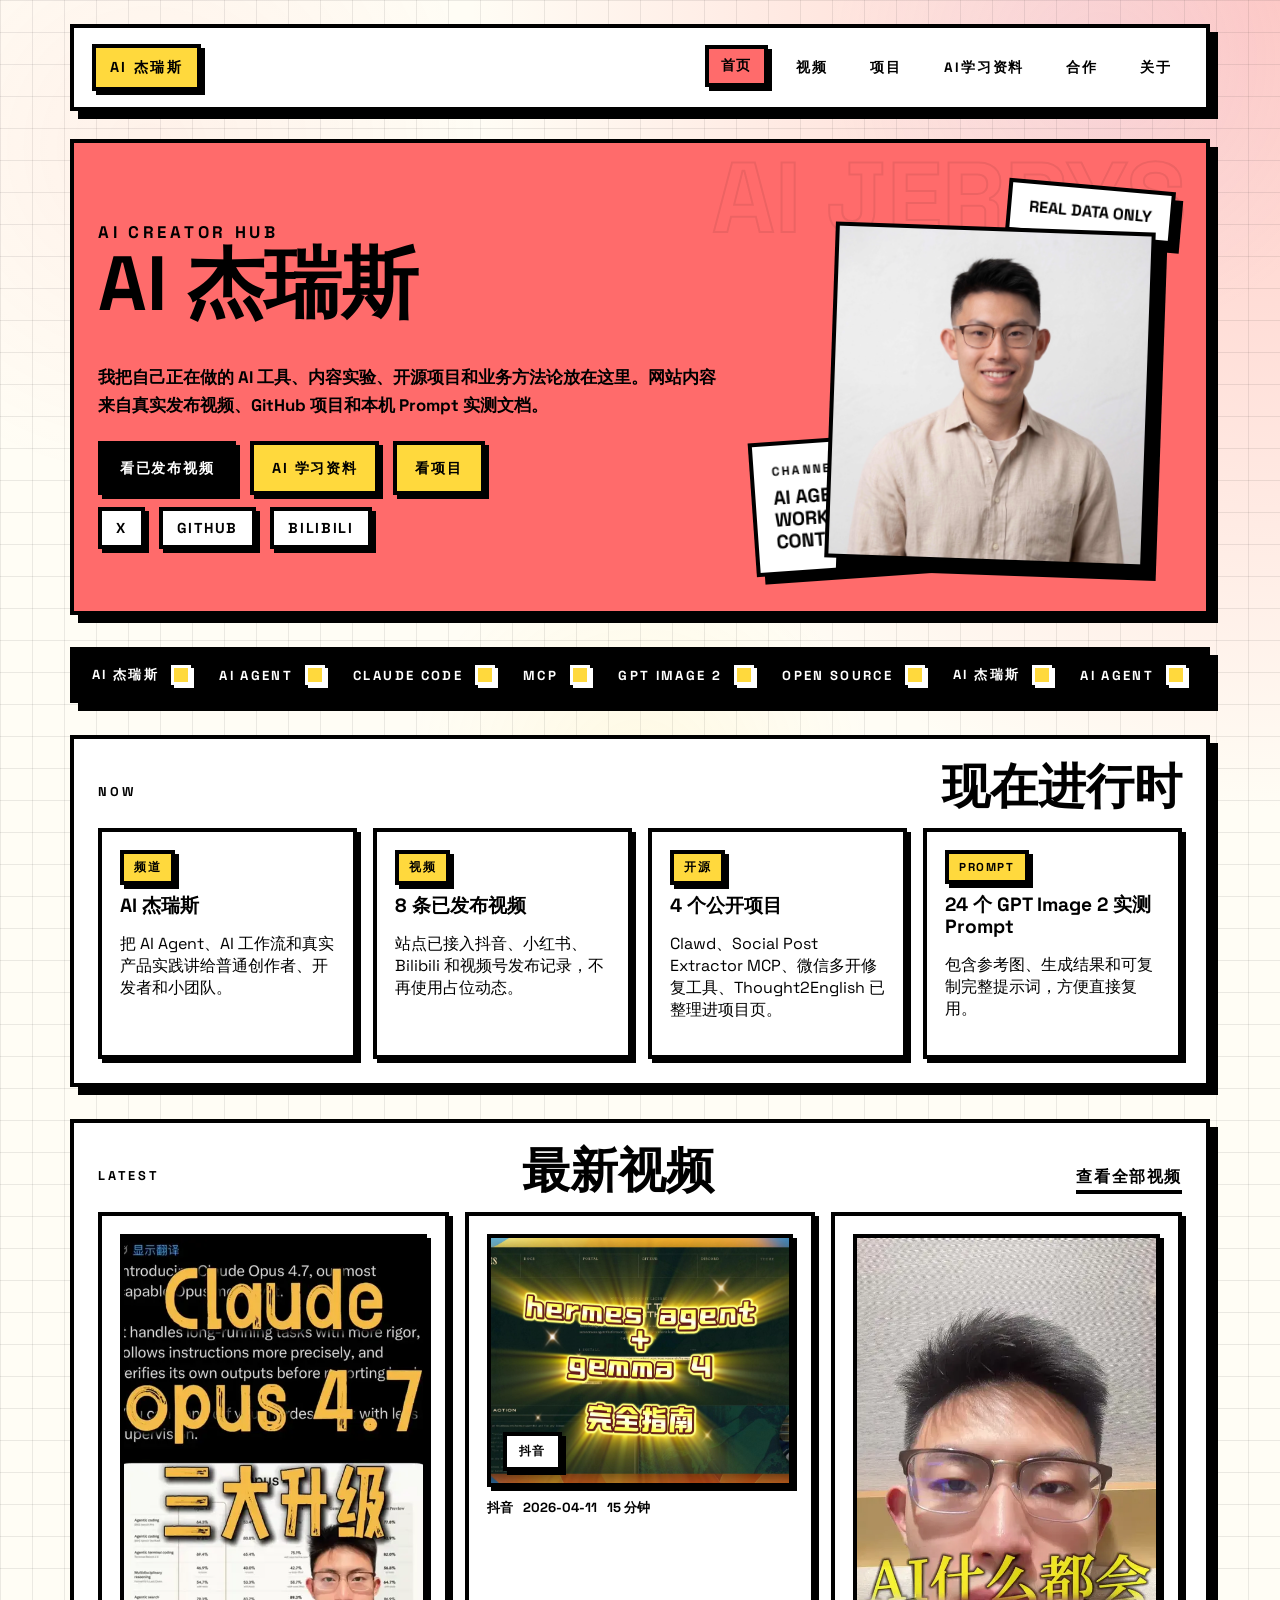
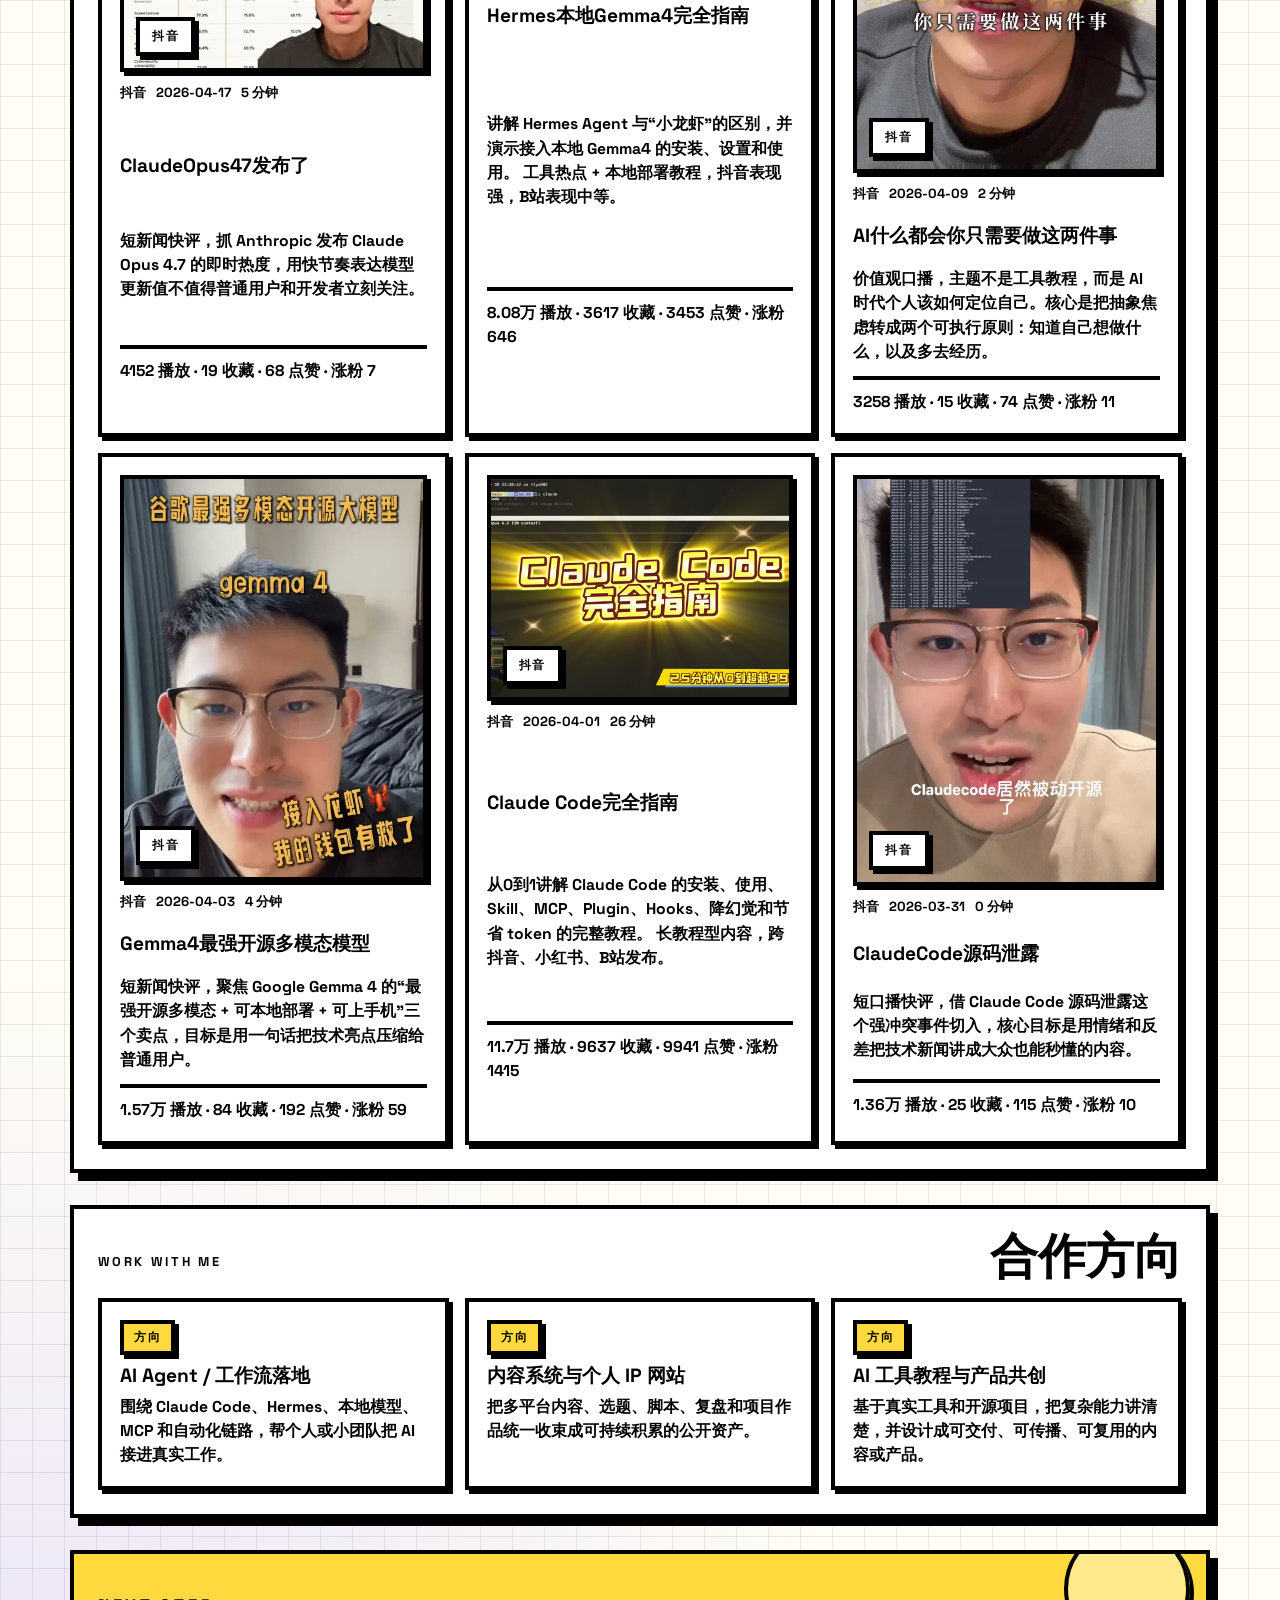
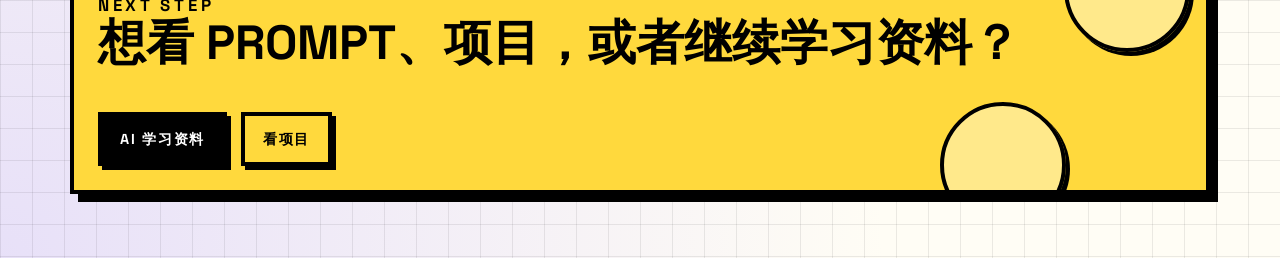
==== commit 57dbc67e: "Move contacts to about and add Feishu learning docs" ====
--- a/index.html
+++ b/index.html
@@ -102,6 +102,6 @@
         </section>
       </main>
     </div>
-    <script type="module" src="./assets/app.js?v=20260429c"></script>
+    <script type="module" src="./assets/app.js?v=20260429d"></script>
   </body>
 </html>
--- a/assets/styles.css
+++ b/assets/styles.css
@@ -242,6 +242,7 @@
   display: flex;
   flex-wrap: wrap;
   gap: 10px;
+  justify-content: flex-end;
 }
 
 .nav-link {
@@ -1121,14 +1122,14 @@
 }
 
 .social-grid {
-  grid-template-columns: repeat(2, minmax(0, 1fr));
+  grid-template-columns: repeat(3, minmax(0, 1fr));
 }
 
 .social-card {
   display: grid;
-  grid-template-columns: minmax(0, 1fr) minmax(140px, 210px);
+  grid-template-columns: 1fr;
   gap: 18px;
-  align-items: center;
+  align-items: start;
 }
 
 .social-copy {
@@ -1139,25 +1140,154 @@
 .social-qr,
 .social-no-qr {
   width: 100%;
-  aspect-ratio: 3 / 4;
   border: 4px solid var(--ink);
   background: var(--white);
   box-shadow: var(--shadow-sm);
 }
 
 .social-qr {
+  height: auto;
+  max-height: 420px;
   object-fit: contain;
+  object-position: center center;
 }
 
 .social-no-qr {
   display: grid;
   place-items: center;
+  min-height: 180px;
   text-align: center;
   padding: 16px;
   font-size: 1.1rem;
   line-height: 1.15;
   font-weight: 900;
   letter-spacing: 0.1em;
+}
+
+.article-shell {
+  padding: 0;
+  overflow: hidden;
+}
+
+.article-content {
+  padding: 26px;
+  display: grid;
+  gap: 16px;
+  font-size: 1.04rem;
+  line-height: 1.75;
+  font-weight: 650;
+  overflow-wrap: anywhere;
+}
+
+.article-content h2,
+.article-content h3,
+.article-content h4,
+.article-content h5 {
+  margin: 16px 0 0;
+  line-height: 1.12;
+  font-weight: 900;
+}
+
+.article-content h2 {
+  font-size: clamp(1.85rem, 3.4vw, 3rem);
+}
+
+.article-content h3 {
+  font-size: clamp(1.5rem, 2.6vw, 2.2rem);
+}
+
+.article-content h4,
+.article-content h5 {
+  font-size: 1.25rem;
+}
+
+.article-content p,
+.article-content ul,
+.article-content ol,
+.article-content blockquote {
+  margin: 0;
+}
+
+.article-content ul,
+.article-content ol {
+  padding-left: 1.35rem;
+}
+
+.article-content li + li {
+  margin-top: 8px;
+}
+
+.article-content a {
+  border-bottom: 3px solid var(--ink);
+  font-weight: 900;
+}
+
+.article-content mark {
+  background: var(--secondary);
+  padding: 0 0.18em;
+}
+
+.article-content blockquote {
+  border: 4px solid var(--ink);
+  background: var(--secondary);
+  box-shadow: var(--shadow-sm);
+  padding: 14px 16px;
+  font-weight: 900;
+}
+
+.article-content pre {
+  margin: 0;
+  overflow-x: auto;
+  border: 4px solid var(--ink);
+  background: #111;
+  color: var(--white);
+  box-shadow: var(--shadow-sm);
+  padding: 16px;
+  font-size: 0.9rem;
+  line-height: 1.55;
+}
+
+.article-content code {
+  font-family: ui-monospace, SFMono-Regular, Menlo, Monaco, Consolas, monospace;
+}
+
+.article-content :not(pre) > code {
+  border: 2px solid var(--ink);
+  background: var(--bg);
+  padding: 0.05em 0.25em;
+  font-weight: 900;
+}
+
+.article-image {
+  margin: 8px 0;
+}
+
+.article-image img {
+  display: block;
+  width: 100%;
+  max-height: 760px;
+  object-fit: contain;
+  border: 4px solid var(--ink);
+  background: var(--white);
+  box-shadow: var(--shadow-sm);
+}
+
+.article-table {
+  overflow-x: auto;
+}
+
+.article-table table {
+  width: 100%;
+  min-width: 560px;
+  border-collapse: collapse;
+  background: var(--white);
+  box-shadow: var(--shadow-sm);
+}
+
+.article-table td {
+  border: 4px solid var(--ink);
+  padding: 12px;
+  vertical-align: top;
 }
 
 .about-profile {
@@ -1510,6 +1640,26 @@
     flex-direction: column;
   }
 
+  .nav-links {
+    display: grid;
+    grid-template-columns: repeat(3, minmax(0, 1fr));
+    width: 100%;
+    justify-content: stretch;
+    gap: 8px;
+  }
+
+  .nav-link {
+    min-height: 42px;
+    display: inline-flex;
+    align-items: center;
+    justify-content: center;
+    padding: 8px 6px;
+    text-align: center;
+    font-size: 0.76rem;
+    letter-spacing: 0.04em;
+    overflow-wrap: anywhere;
+  }
+
   .page-intro {
     padding: 20px;
   }
@@ -1575,6 +1725,15 @@
     max-height: 280px;
   }
 
+  .article-content {
+    padding: 18px;
+    font-size: 0.98rem;
+  }
+
+  .article-table table {
+    min-width: 520px;
+  }
+
   .hero-avatar {
     position: relative;
     inset: auto;
@@ -1609,6 +1768,10 @@
 
   .platform-card {
     flex-basis: min(82vw, 310px);
+  }
+
+  .nav-links {
+    grid-template-columns: repeat(2, minmax(0, 1fr));
   }
 }
 
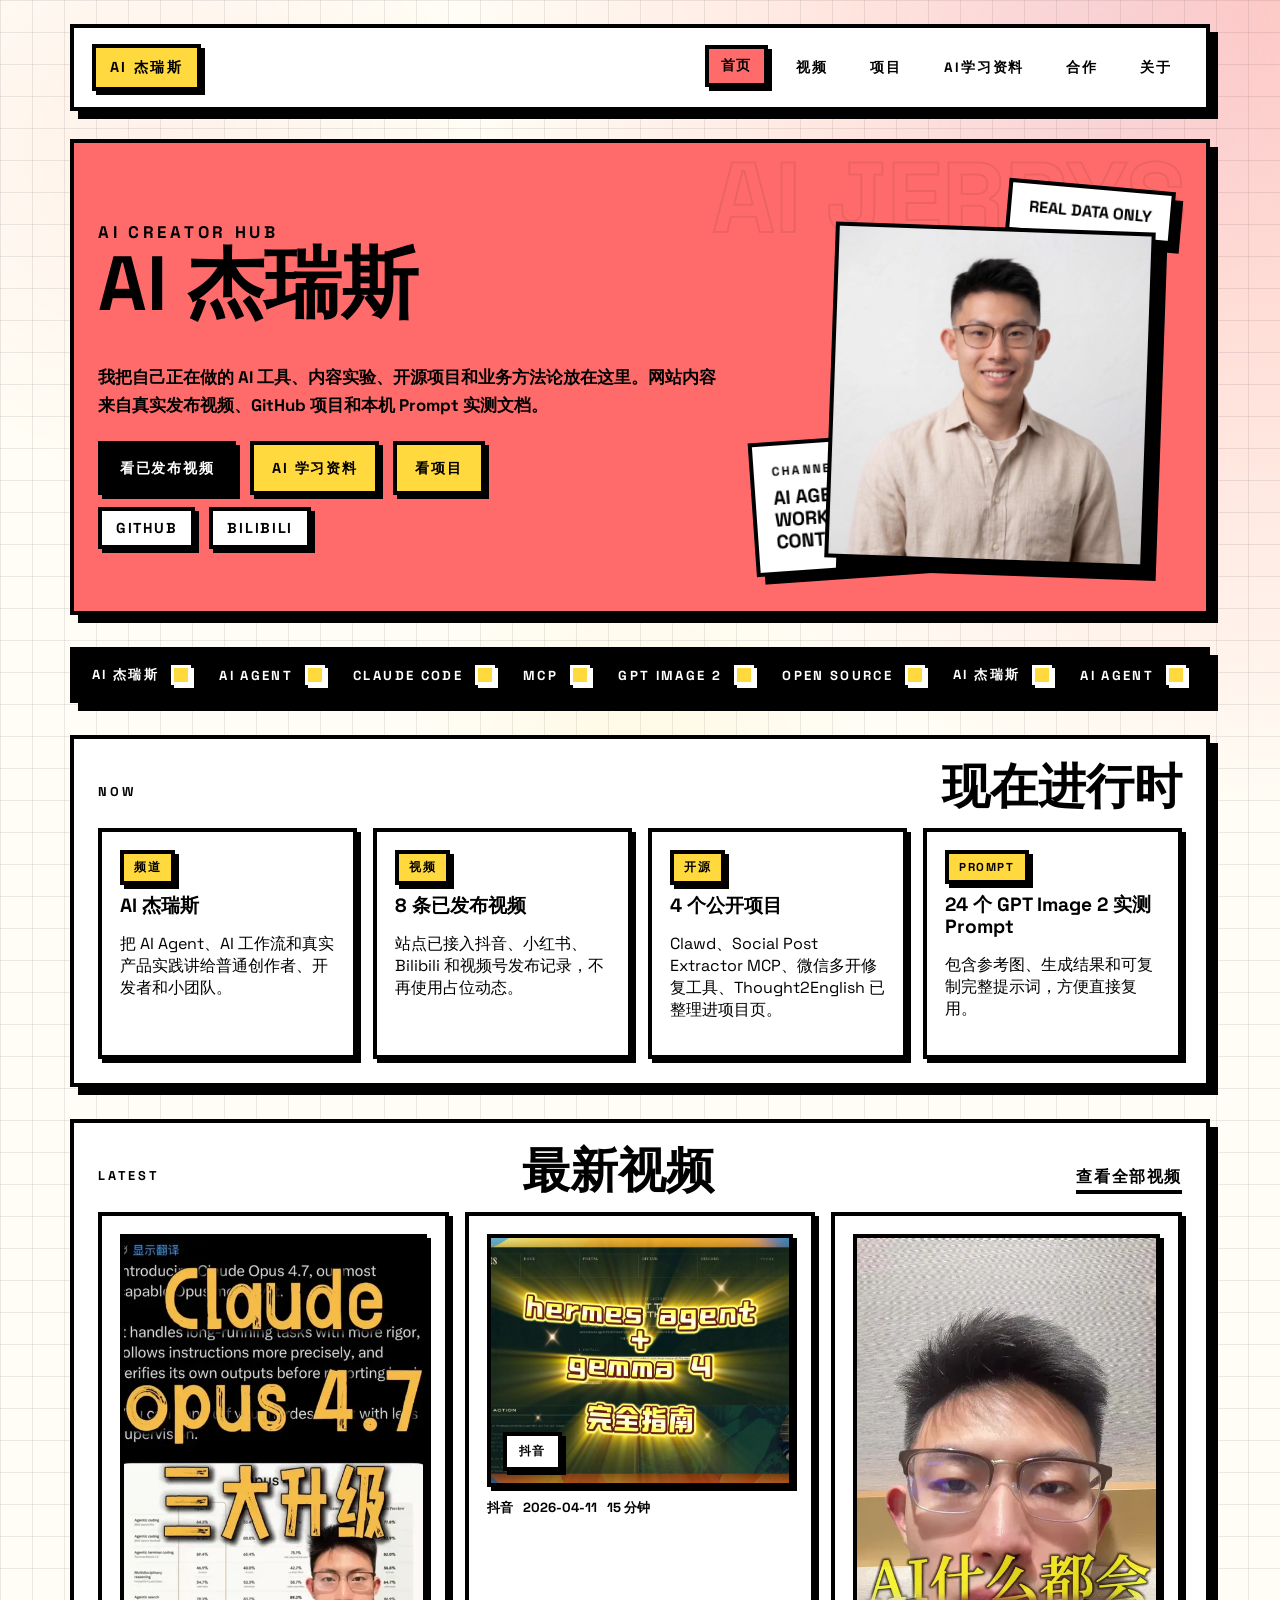
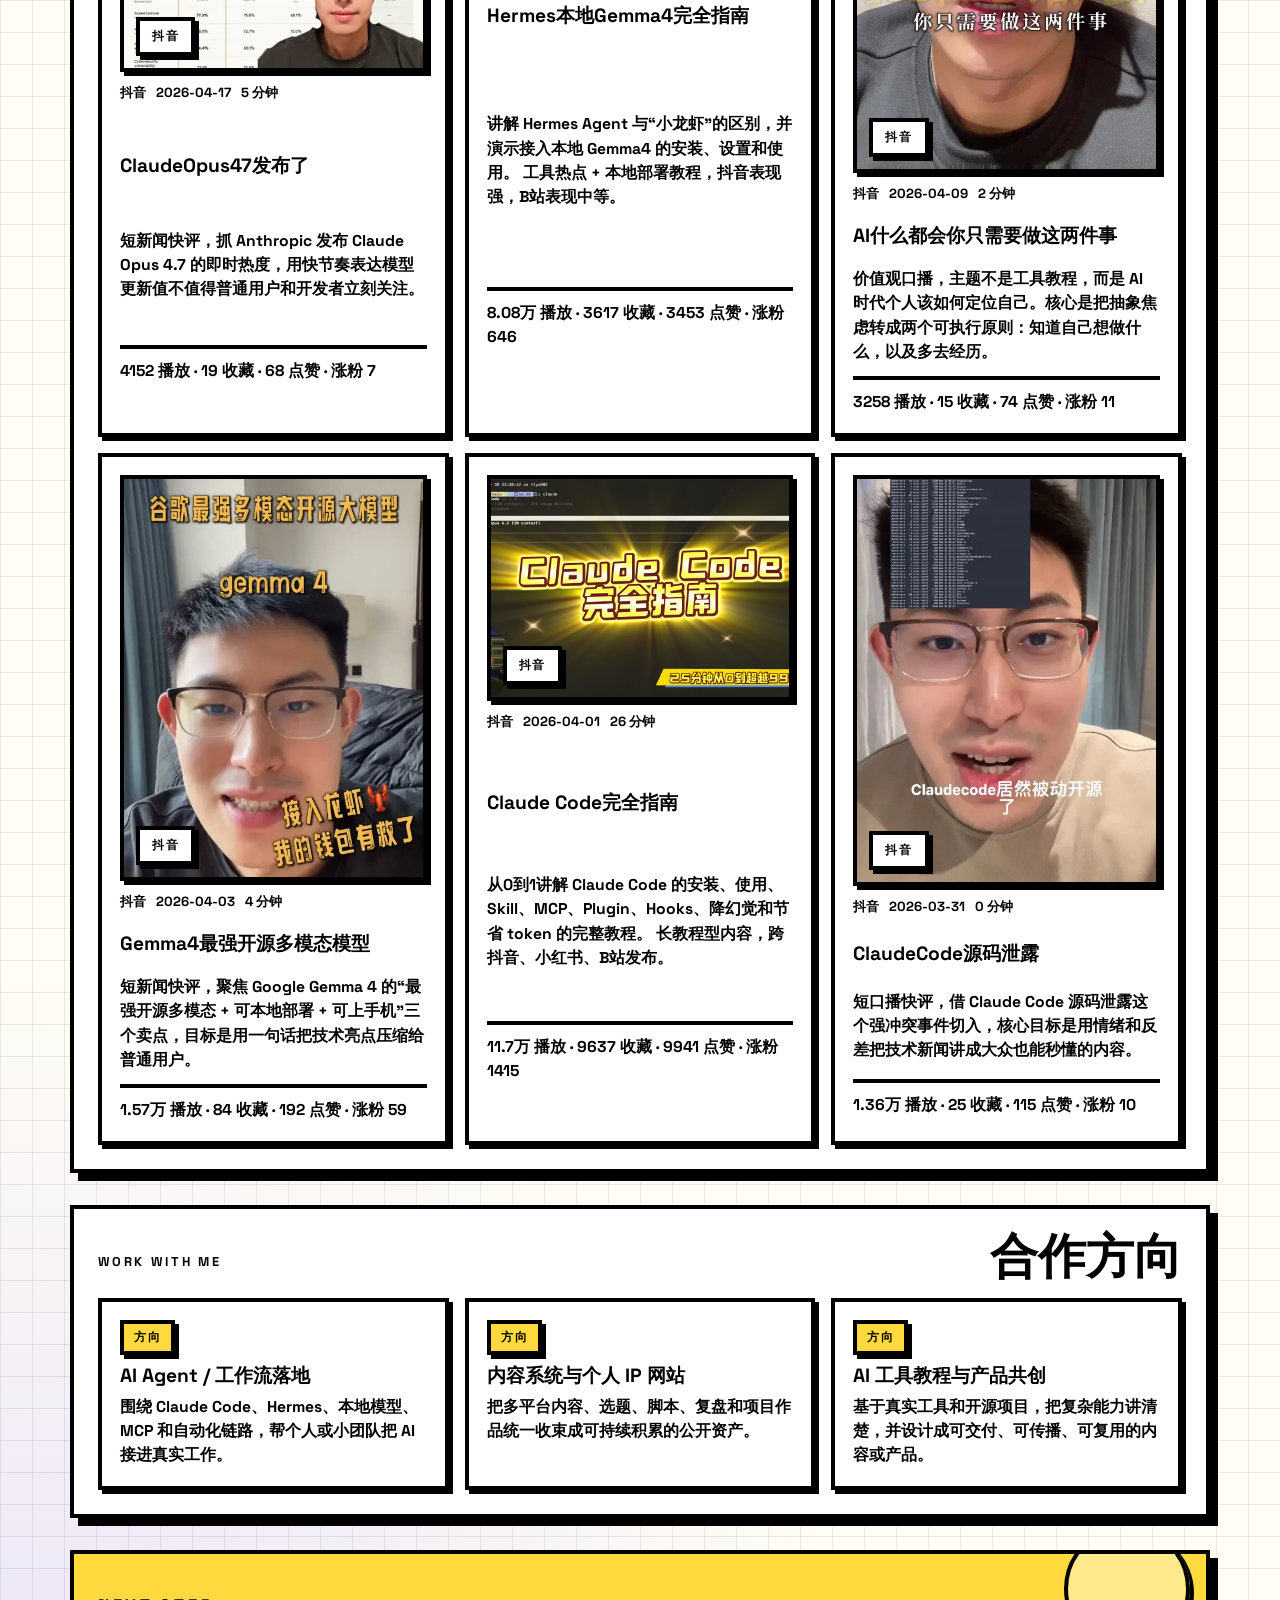
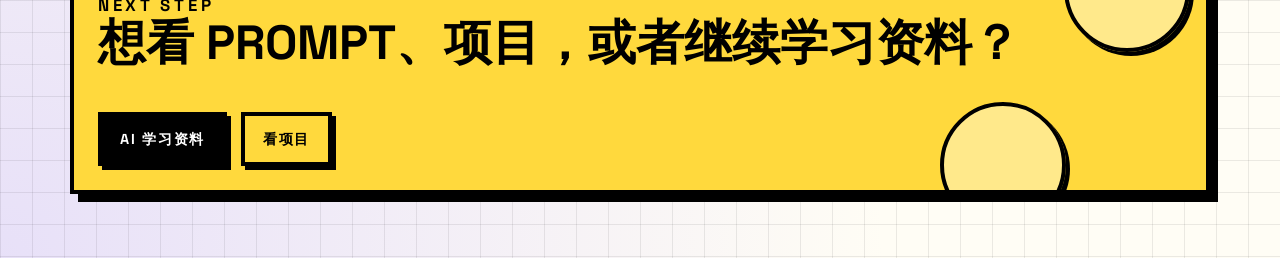
==== commit abdf64ae: "Remove Twitter references from site" ====
--- a/index.html
+++ b/index.html
@@ -102,6 +102,6 @@
         </section>
       </main>
     </div>
-    <script type="module" src="./assets/app.js?v=20260429d"></script>
+    <script type="module" src="./assets/app.js?v=20260429e"></script>
   </body>
 </html>
